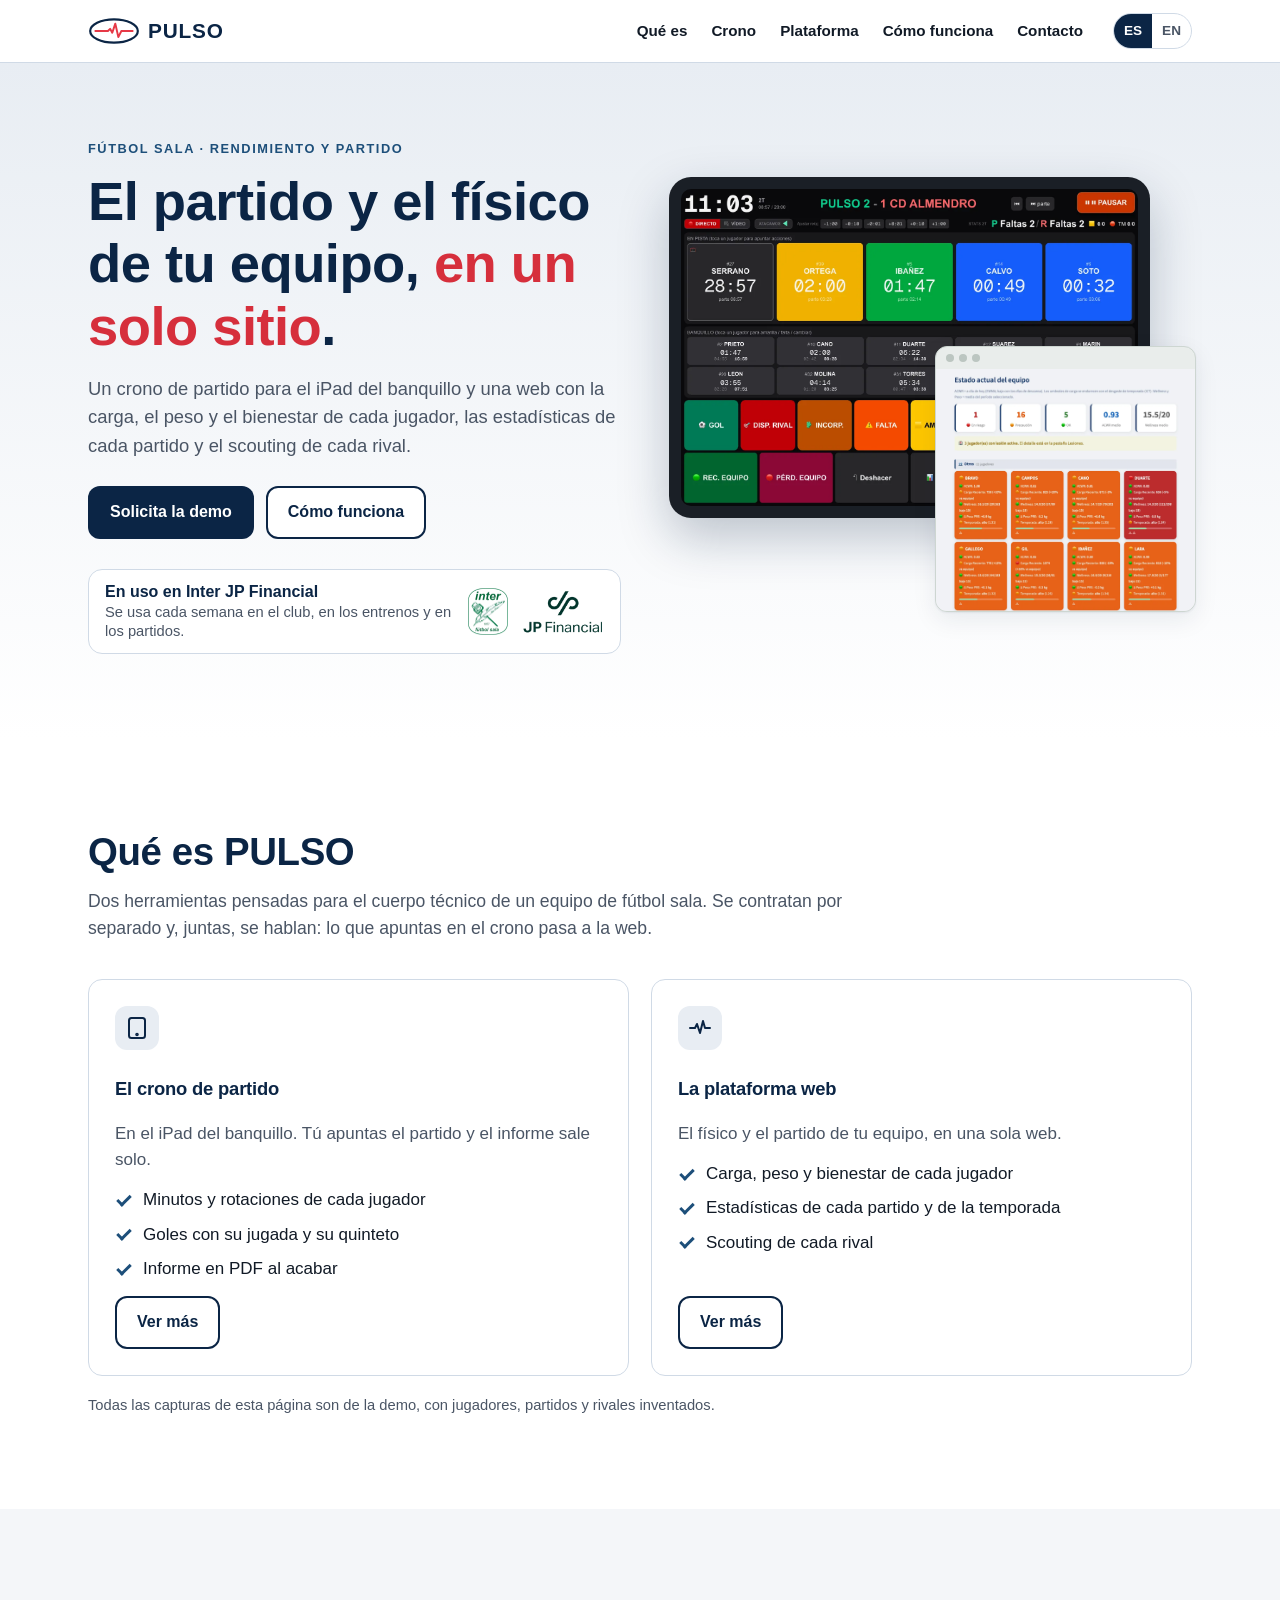
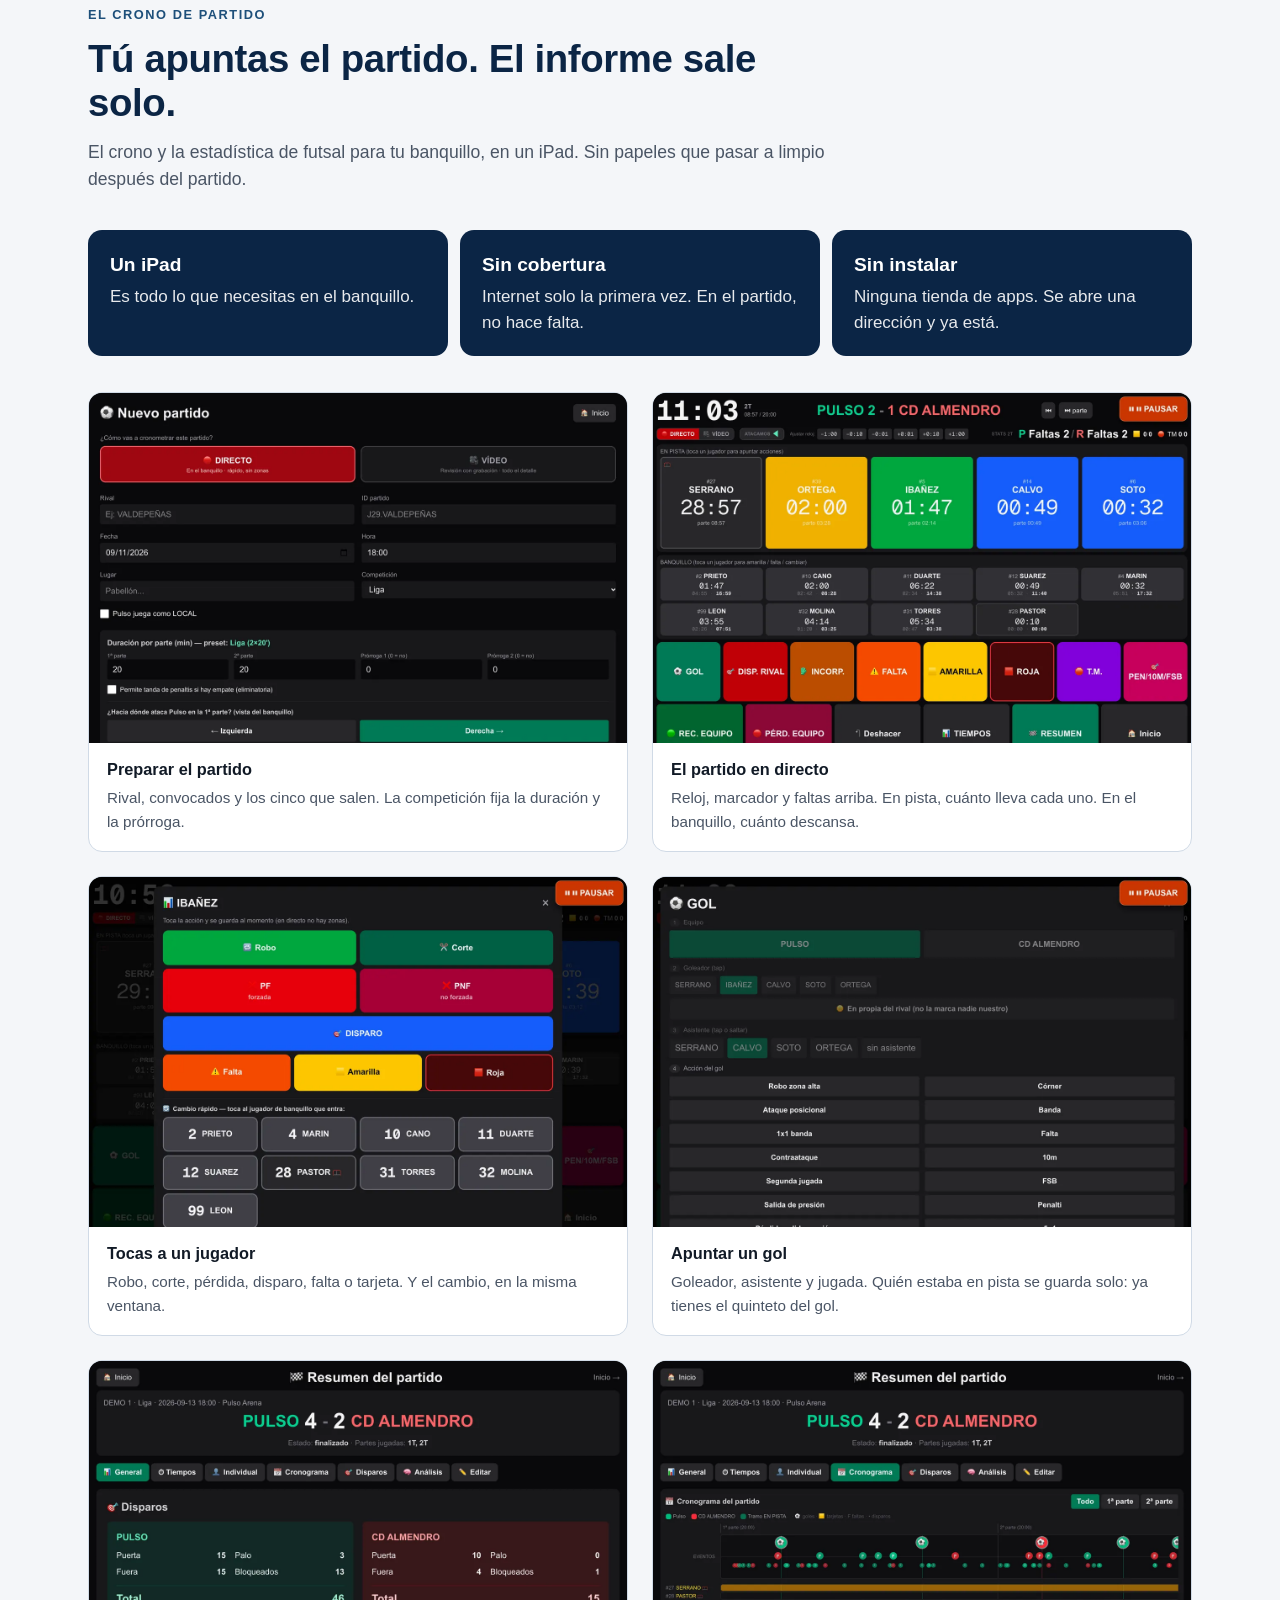
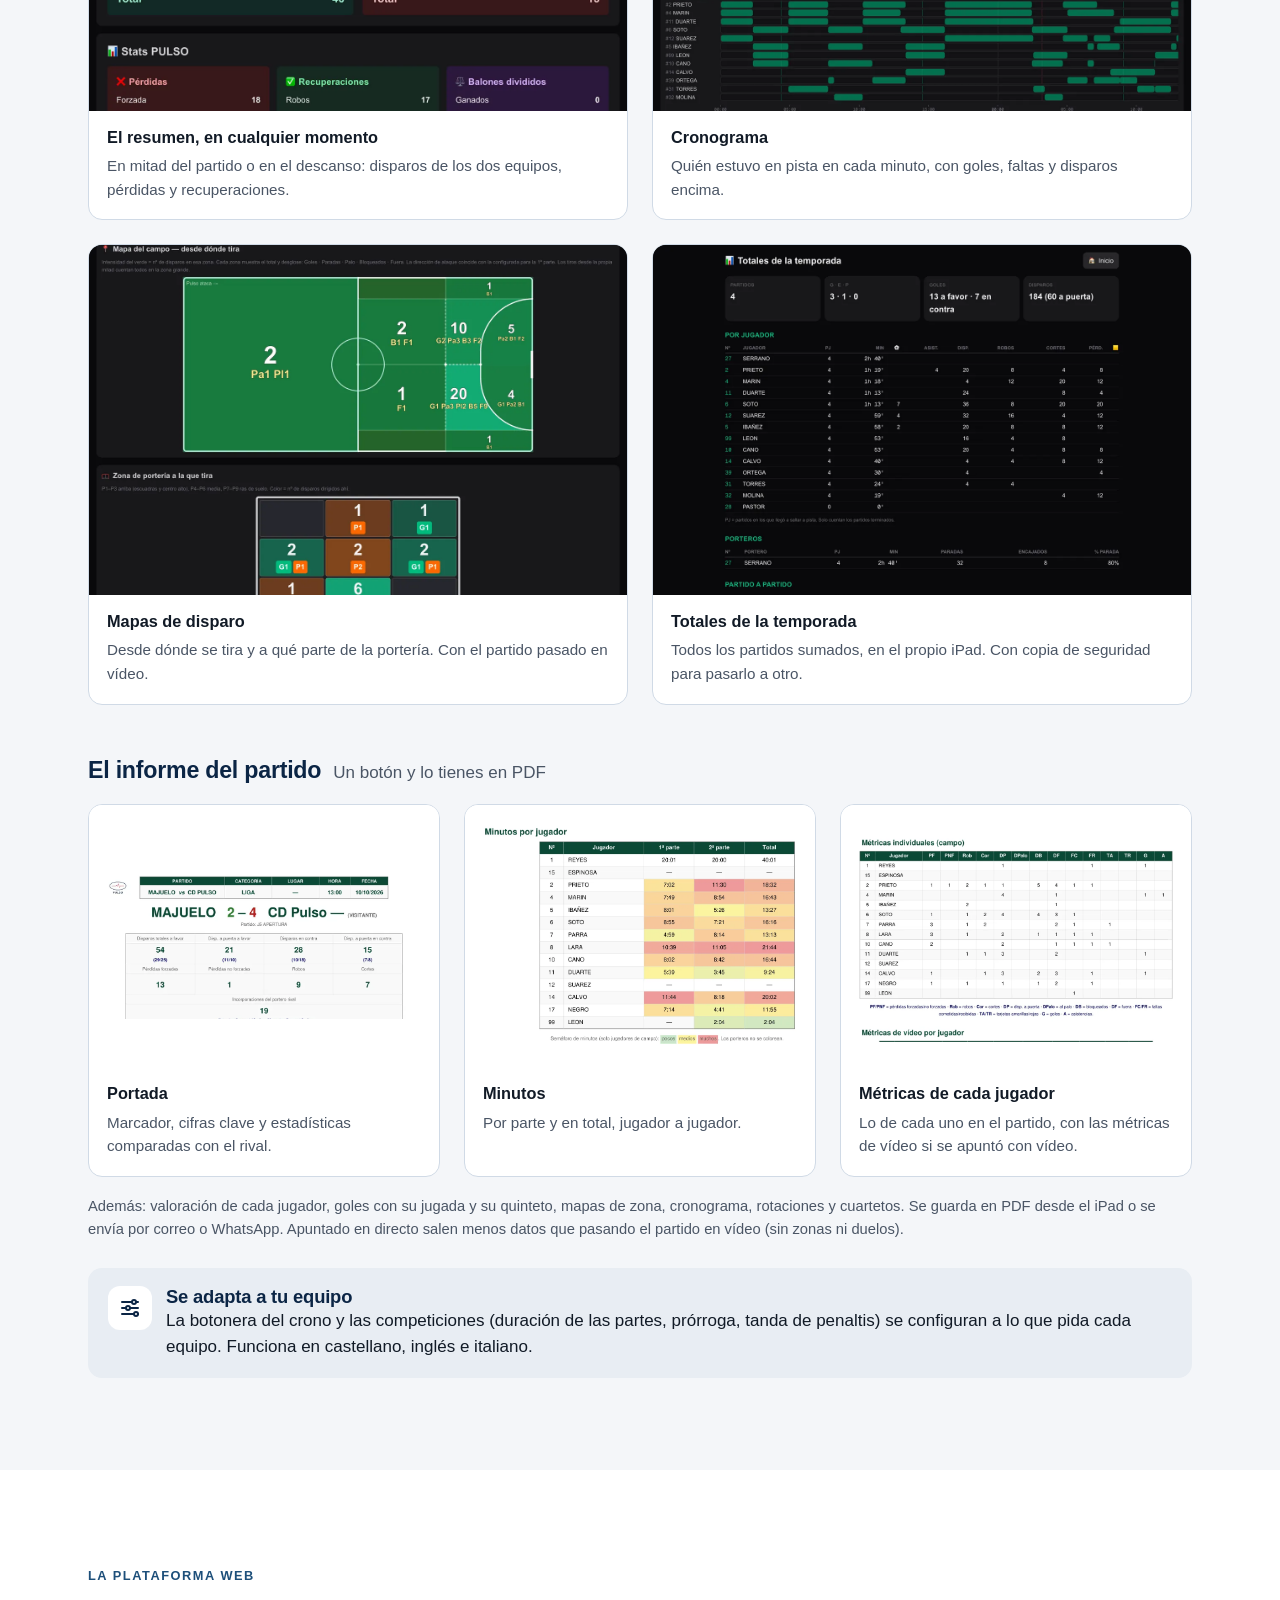
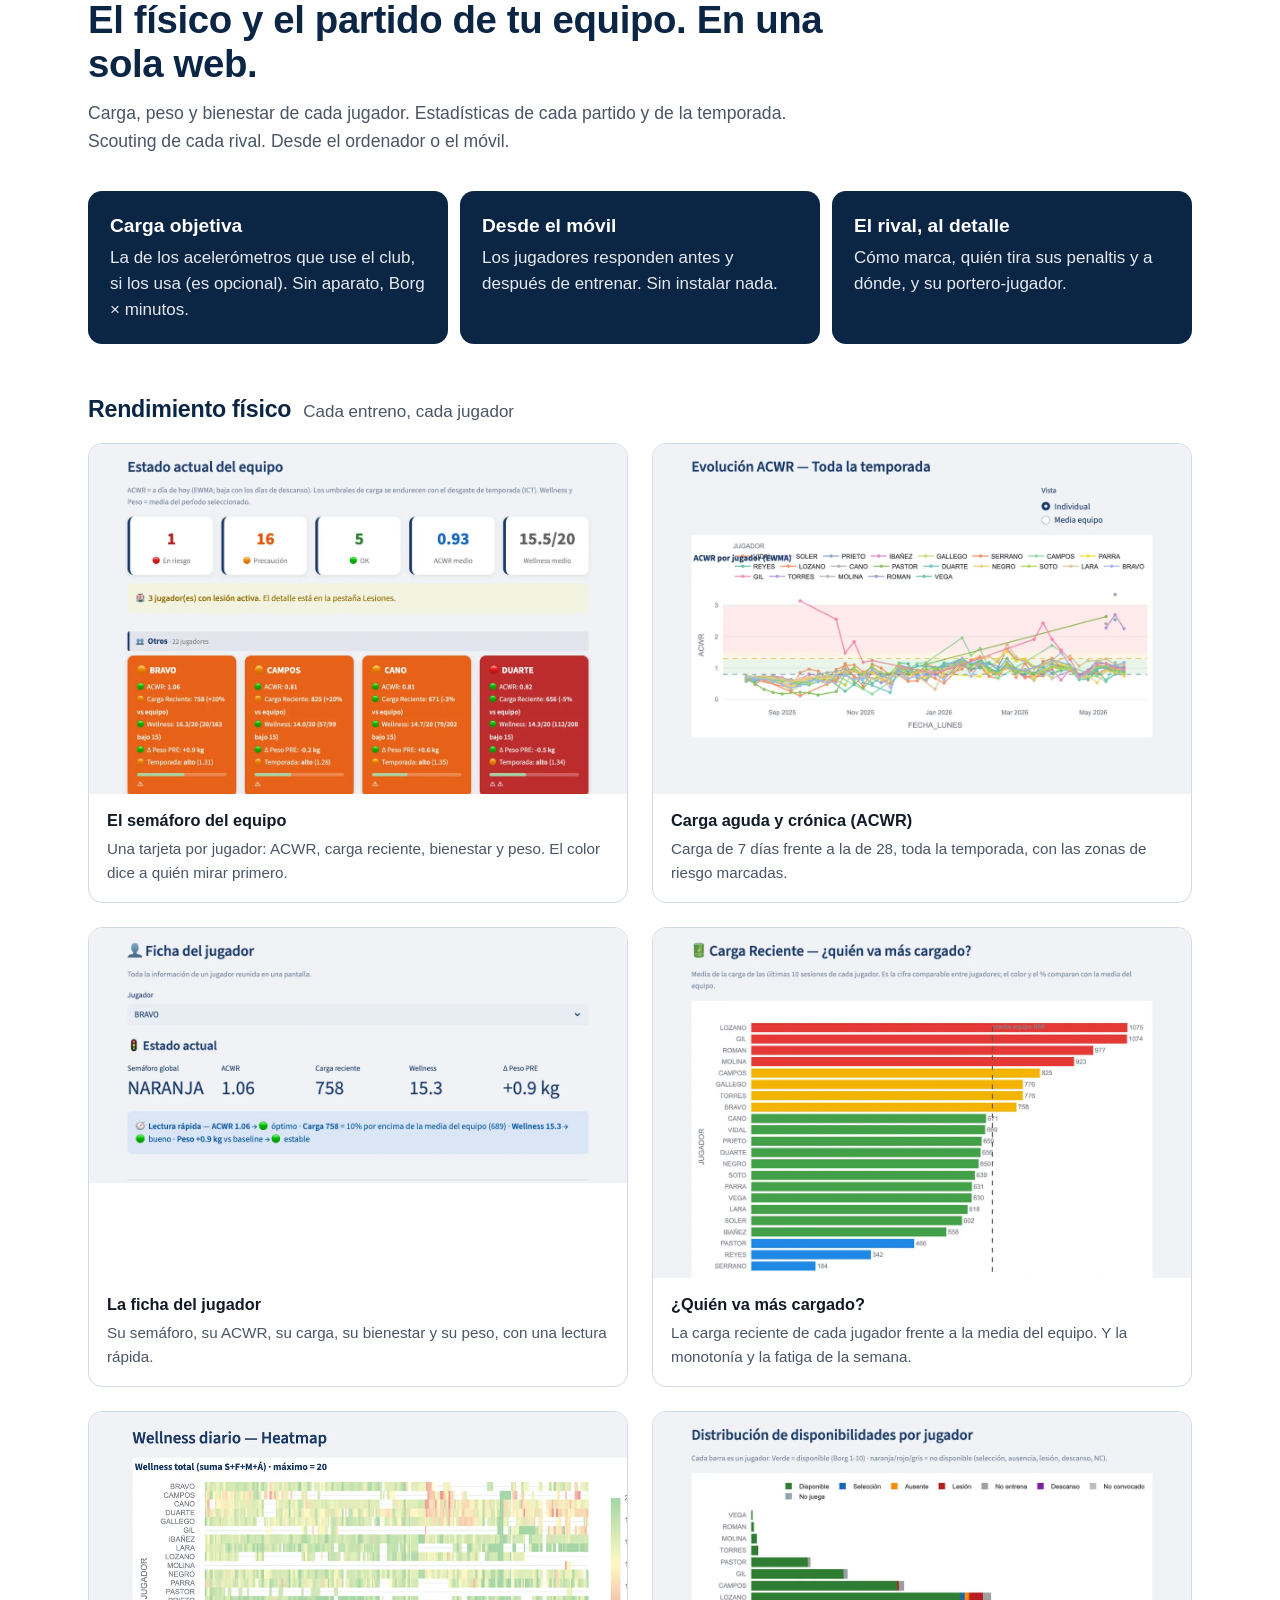
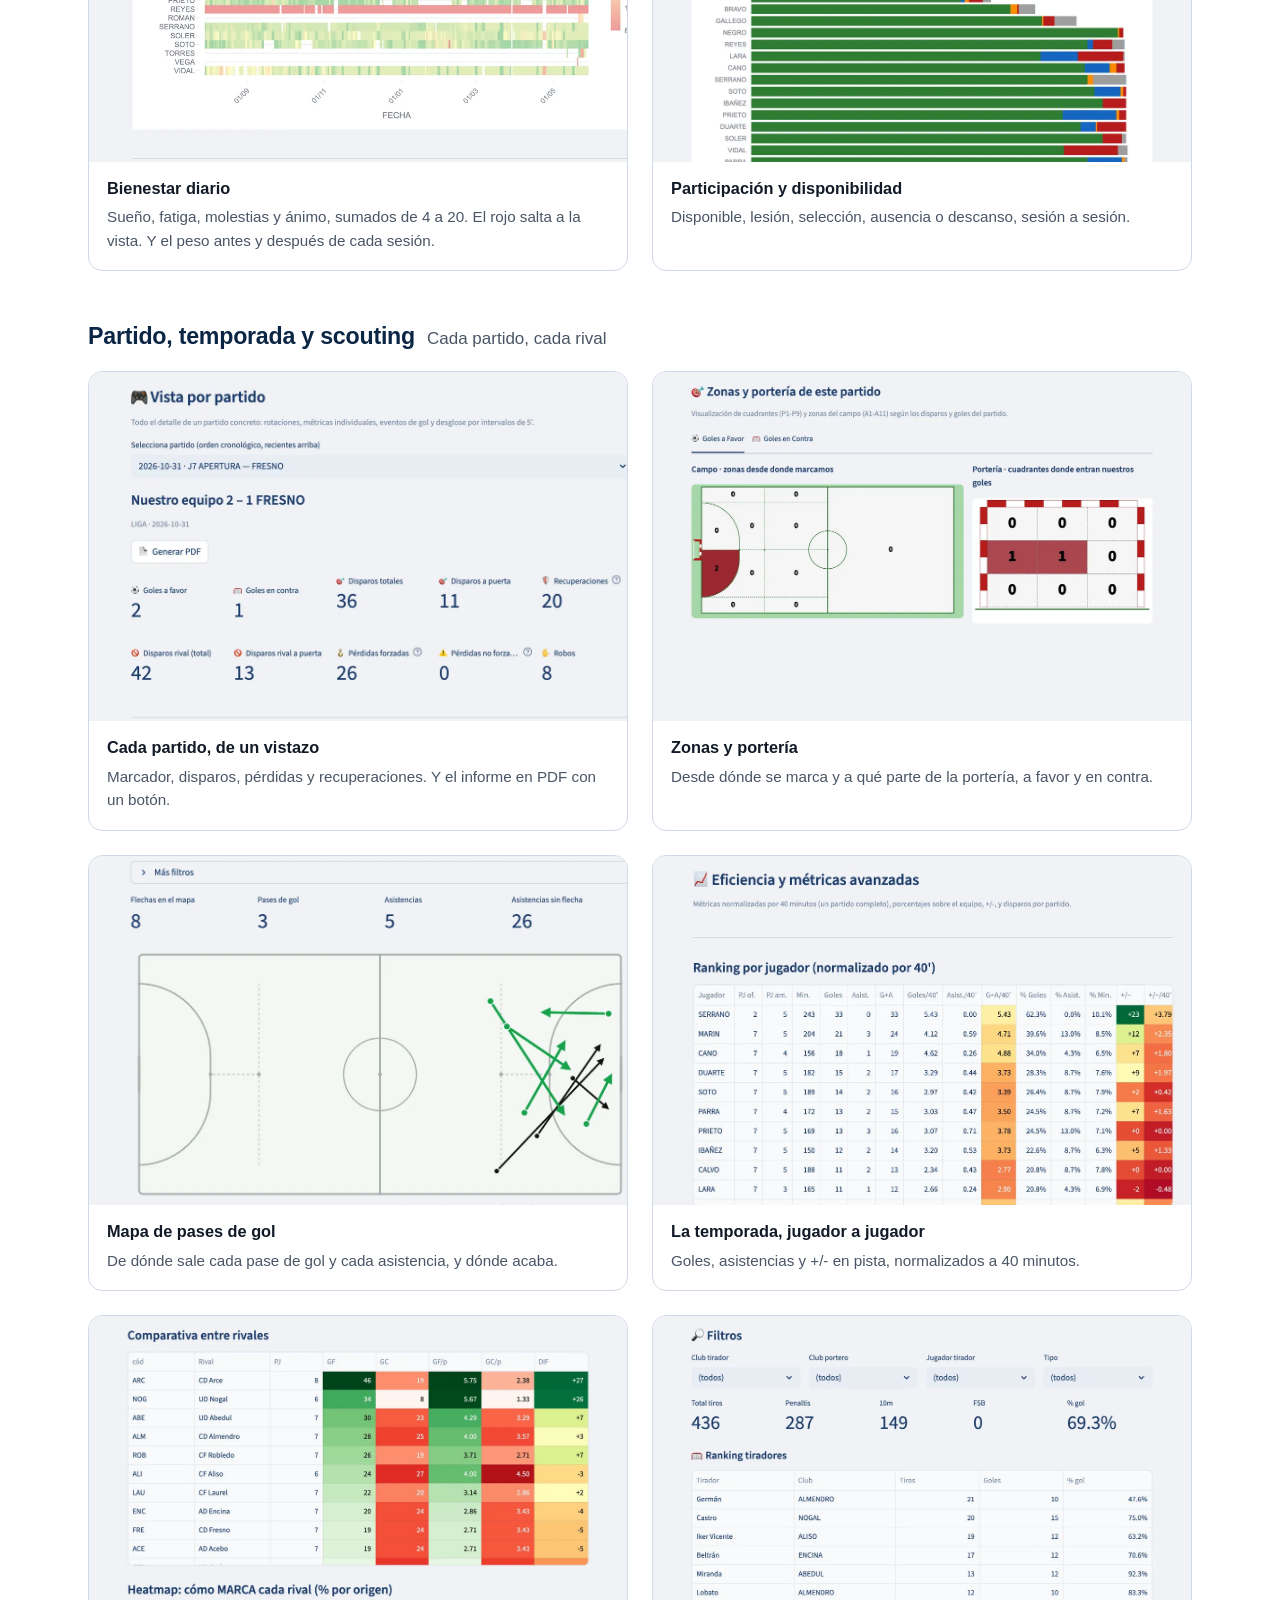
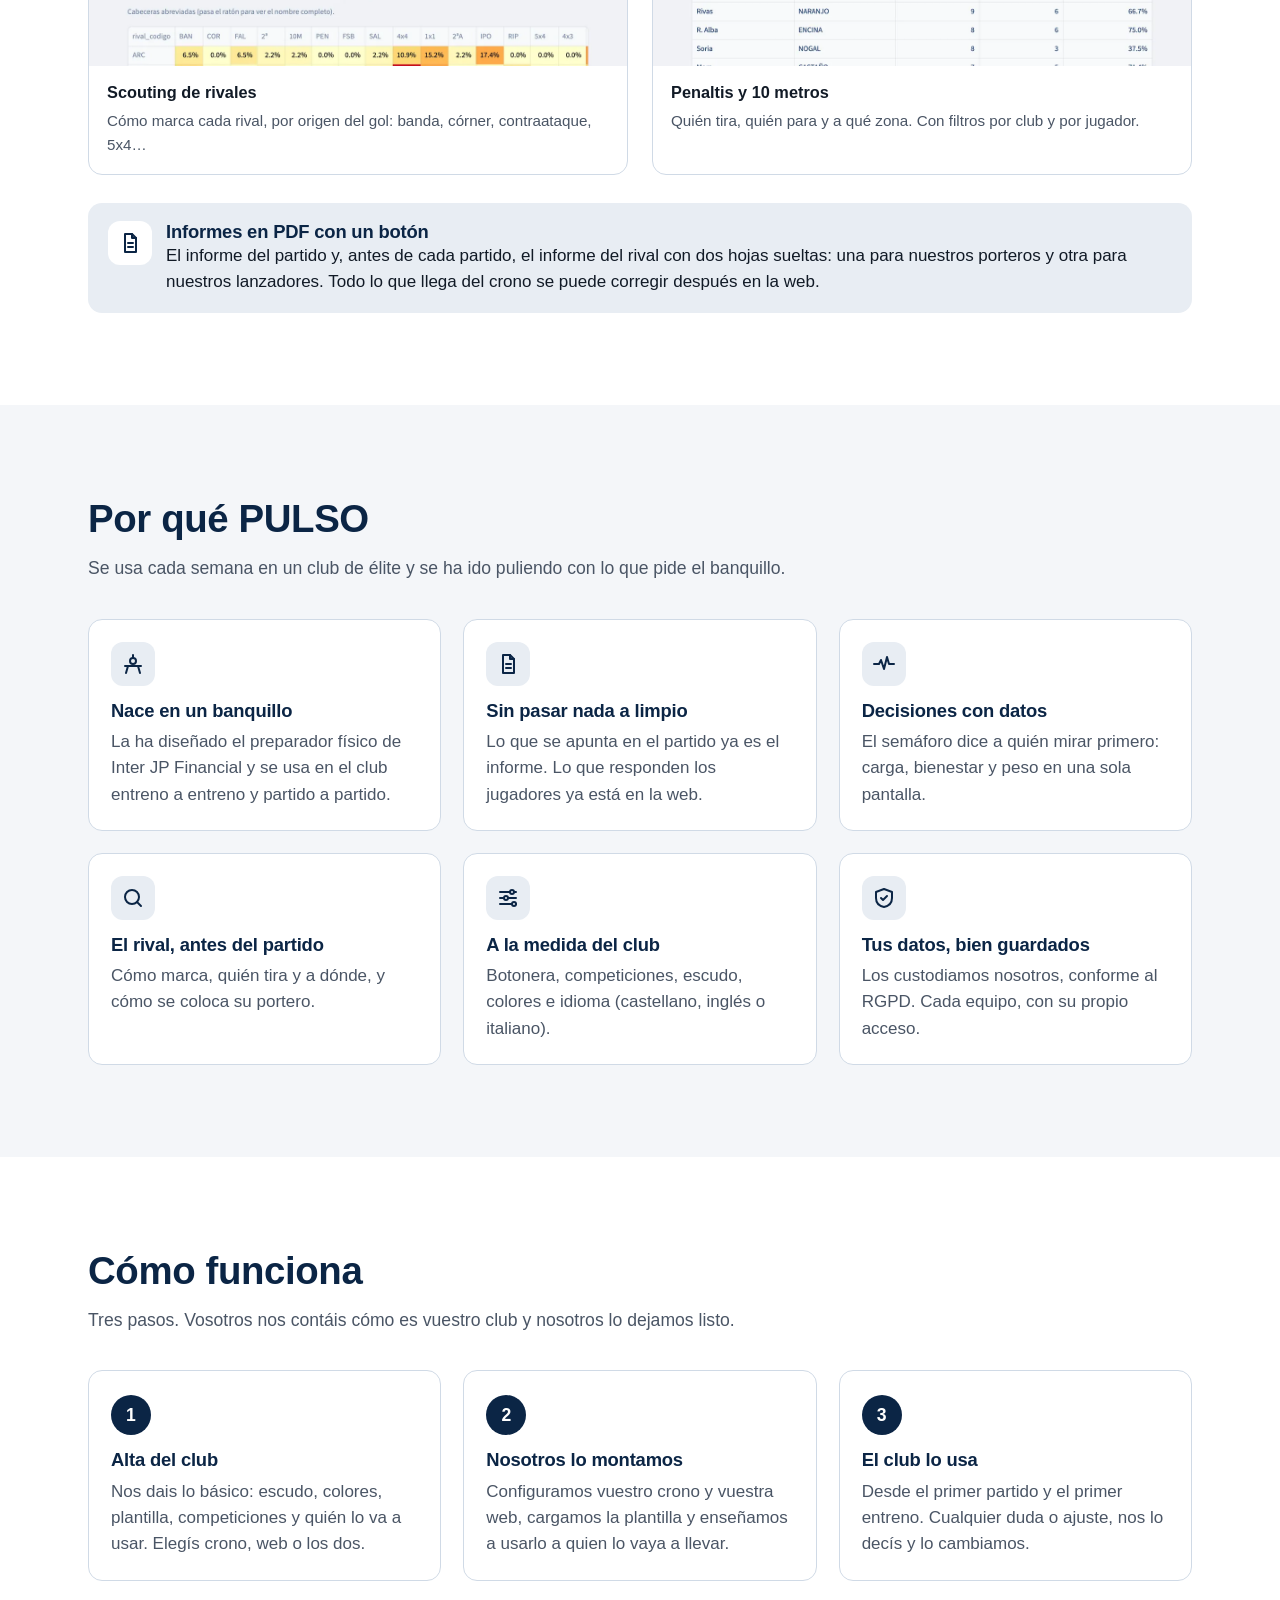
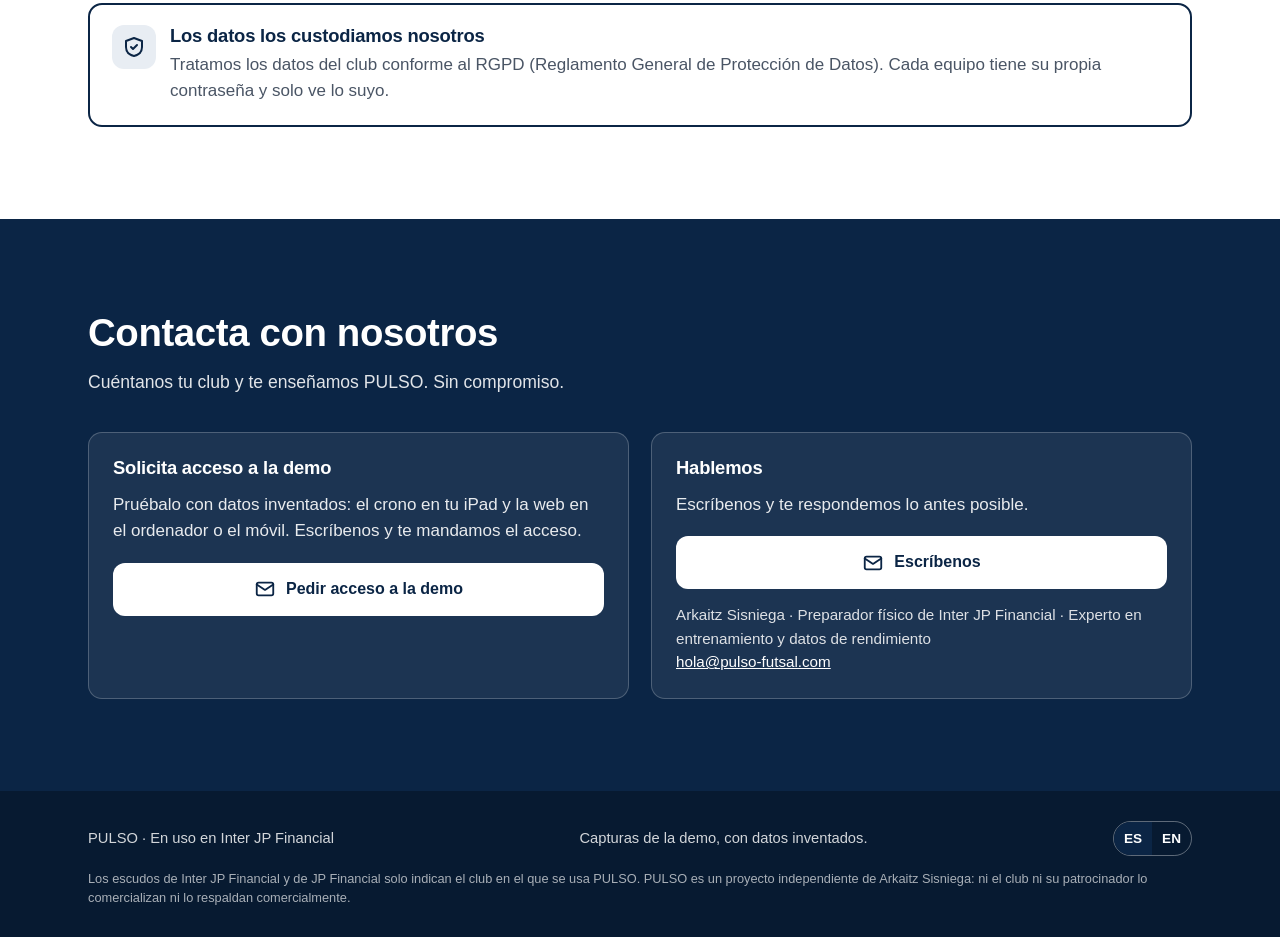
==== index.html @ e2886943 "Web informativa de PULSO Co-Authored-By: Claude Opus 5.5 <noreply@anthropic.com>" ====
<!doctype html>
<html lang="es">
<head>
<meta charset="utf-8">
<meta name="viewport" content="width=device-width, initial-scale=1">
<title>PULSO · Crono de partido y plataforma de rendimiento para fútbol sala</title>
<meta name="description" content="PULSO: el crono de partido para el iPad y la web de rendimiento físico, partido y scouting. Usada en Inter JP Financial.">
<link rel="canonical" href="https://pulso-futsal.com/">
<link rel="alternate" hreflang="es" href="https://pulso-futsal.com/">
<link rel="alternate" hreflang="en" href="https://pulso-futsal.com/en/">
<link rel="alternate" hreflang="x-default" href="https://pulso-futsal.com/">
<meta name="theme-color" content="#0b2545">
<meta property="og:type" content="website">
<meta property="og:title" content="PULSO · Crono de partido y plataforma de rendimiento para fútbol sala">
<meta property="og:description" content="PULSO: el crono de partido para el iPad y la web de rendimiento físico, partido y scouting. Usada en Inter JP Financial.">
<meta property="og:url" content="https://pulso-futsal.com/">
<meta property="og:image" content="https://pulso-futsal.com/img/es/crono_03_directo.webp">
<link rel="icon" href="favicon.svg" type="image/svg+xml">
<link rel="stylesheet" href="styles.css">
</head>
<body>
<a class="salto" href="#contenido">Saltar al contenido</a>
<header class="cabecera">
  <div class="envoltura">
    <a class="marca" href="#inicio" aria-label="PULSO"><svg viewBox="0 0 120 64" aria-hidden="true" focusable="false"><ellipse cx="60" cy="32" rx="55" ry="27" fill="none" stroke="#0b2545" stroke-width="5"/><polyline points="17,32 46,32 51,27 56,36 63,15 70,46 77,32 103,32" fill="none" stroke="#e63946" stroke-width="4.5" stroke-linecap="round" stroke-linejoin="round"/></svg><span>PULSO</span></a>
    <nav class="nav" aria-label="Menú"><a href="#que-es">Qué es</a><a href="#crono">Crono</a><a href="#plataforma">Plataforma</a><a href="#como-funciona">Cómo funciona</a><a href="#contacto">Contacto</a></nav>
    <div class="acciones-cab">
      <div class="idioma" role="group" aria-label="Idioma / Language"><span aria-current="true" lang="es">ES</span><a href="en/index.html" lang="en" hreflang="en">EN</a></div>
      <details class="menu"><summary>Menú</summary><nav aria-label="Menú"><a href="#que-es">Qué es</a><a href="#crono">Crono</a><a href="#plataforma">Plataforma</a><a href="#como-funciona">Cómo funciona</a><a href="#contacto">Contacto</a></nav></details>
    </div>
  </div>
</header>

<main id="contenido">
<section class="portada" id="inicio">
  <div class="envoltura">
    <div>
      <span class="etiqueta">Fútbol sala · rendimiento y partido</span>
      <h1>El partido y el físico de tu equipo, <em>en un solo sitio</em>.</h1>
      <p class="entradilla">Un crono de partido para el iPad del banquillo y una web con la carga, el peso y el bienestar de cada jugador, las estadísticas de cada partido y el scouting de cada rival.</p>
      <div class="botones">
        <a class="boton boton-1" href="#contacto">Solicita la demo</a>
        <a class="boton boton-2" href="#como-funciona">Cómo funciona</a>
      </div>
      <div class="aval">
        <p><strong>En uso en Inter JP Financial</strong>Se usa cada semana en el club, en los entrenos y en los partidos.</p>
        <div class="aval-logos"><img src="img/inter.webp" width="160" height="189" alt="Escudo de Inter fútbol sala" loading="lazy" decoding="async" class="inter"><img src="img/jp_financial.webp" width="260" height="145" alt="Logo de JP Financial" loading="lazy" decoding="async" class="jp"></div>
      </div>
    </div>
    <div class="escena">
      <div class="marco-ipad"><img src="img/es/crono_03_directo.webp" width="1280" height="889" alt="El crono de PULSO en un iPad durante un partido: reloj, marcador y minutos de cada jugador en pista" fetchpriority="high"></div>
      <div class="marco-web"><div class="barra"><i></i><i></i><i></i></div><img src="img/es/web_01_semaforo.webp" width="1200" height="1119" alt="Semáforo del equipo en la web de PULSO" fetchpriority="high"></div>
    </div>
  </div>
</section>

<section class="seccion" id="que-es">
  <div class="envoltura">
    <div class="cabeza"><h2>Qué es PULSO</h2><p>Dos herramientas pensadas para el cuerpo técnico de un equipo de fútbol sala. Se contratan por separado y, juntas, se hablan: lo que apuntas en el crono pasa a la web.</p></div>
    <div class="rejilla dos">
      <div class="tarjeta producto"><div class="icono"><svg viewBox="0 0 24 24" fill="none" stroke="currentColor" stroke-width="2" stroke-linecap="round" stroke-linejoin="round" aria-hidden="true" focusable="false"><rect x="4" y="2" width="16" height="20" rx="2.5"/><circle cx="12" cy="18.5" r=".8"/></svg></div><h3>El crono de partido</h3><p>En el iPad del banquillo. Tú apuntas el partido y el informe sale solo.</p><ul><li>Minutos y rotaciones de cada jugador</li><li>Goles con su jugada y su quinteto</li><li>Informe en PDF al acabar</li></ul><a class="boton boton-2" href="#crono">Ver más</a></div>
      <div class="tarjeta producto"><div class="icono"><svg viewBox="0 0 24 24" fill="none" stroke="currentColor" stroke-width="2" stroke-linecap="round" stroke-linejoin="round" aria-hidden="true" focusable="false"><path d="M2 12h5l2-4 3 9 3-12 2 7h5"/></svg></div><h3>La plataforma web</h3><p>El físico y el partido de tu equipo, en una sola web.</p><ul><li>Carga, peso y bienestar de cada jugador</li><li>Estadísticas de cada partido y de la temporada</li><li>Scouting de cada rival</li></ul><a class="boton boton-2" href="#plataforma">Ver más</a></div>
    </div>
    <p class="nota">Todas las capturas de esta página son de la demo, con jugadores, partidos y rivales inventados.</p>
  </div>
</section>

<section class="seccion alterna" id="crono">
  <div class="envoltura">
    <div class="cabeza"><span class="etiqueta">El crono de partido</span><h2>Tú apuntas el partido. El informe sale solo.</h2><p>El crono y la estadística de futsal para tu banquillo, en un iPad. Sin papeles que pasar a limpio después del partido.</p></div>
    <div class="ventajas"><div class="ventaja"><strong>Un iPad</strong><span>Es todo lo que necesitas en el banquillo.</span></div><div class="ventaja"><strong>Sin cobertura</strong><span>Internet solo la primera vez. En el partido, no hace falta.</span></div><div class="ventaja"><strong>Sin instalar</strong><span>Ninguna tienda de apps. Se abre una dirección y ya está.</span></div></div>
    <p class="desliza" aria-hidden="true">Desliza para ver más →</p><div class="capturas"><figure class="oscura"><a href="img/es/crono_02_nuevo.webp" target="_blank" rel="noopener" aria-label="Preparar el partido (se abre a tamaño completo)"><img src="img/es/crono_02_nuevo.webp" width="1280" height="889" alt="Preparar el partido. Rival, convocados y los cinco que salen. La competición fija la duración y la prórroga." loading="lazy" decoding="async"></a><figcaption><strong>Preparar el partido</strong><span>Rival, convocados y los cinco que salen. La competición fija la duración y la prórroga.</span></figcaption></figure><figure class="oscura"><a href="img/es/crono_03_directo.webp" target="_blank" rel="noopener" aria-label="El partido en directo (se abre a tamaño completo)"><img src="img/es/crono_03_directo.webp" width="1280" height="889" alt="El partido en directo. Reloj, marcador y faltas arriba. En pista, cuánto lleva cada uno. En el banquillo, cuánto descansa." loading="lazy" decoding="async"></a><figcaption><strong>El partido en directo</strong><span>Reloj, marcador y faltas arriba. En pista, cuánto lleva cada uno. En el banquillo, cuánto descansa.</span></figcaption></figure><figure class="oscura"><a href="img/es/crono_05_jugador.webp" target="_blank" rel="noopener" aria-label="Tocas a un jugador (se abre a tamaño completo)"><img src="img/es/crono_05_jugador.webp" width="1280" height="889" alt="Tocas a un jugador. Robo, corte, pérdida, disparo, falta o tarjeta. Y el cambio, en la misma ventana." loading="lazy" decoding="async"></a><figcaption><strong>Tocas a un jugador</strong><span>Robo, corte, pérdida, disparo, falta o tarjeta. Y el cambio, en la misma ventana.</span></figcaption></figure><figure class="oscura"><a href="img/es/crono_04_gol.webp" target="_blank" rel="noopener" aria-label="Apuntar un gol (se abre a tamaño completo)"><img src="img/es/crono_04_gol.webp" width="1280" height="889" alt="Apuntar un gol. Goleador, asistente y jugada. Quién estaba en pista se guarda solo: ya tienes el quinteto del gol." loading="lazy" decoding="async"></a><figcaption><strong>Apuntar un gol</strong><span>Goleador, asistente y jugada. Quién estaba en pista se guarda solo: ya tienes el quinteto del gol.</span></figcaption></figure><figure class="oscura"><a href="img/es/crono_06_resumen.webp" target="_blank" rel="noopener" aria-label="El resumen, en cualquier momento (se abre a tamaño completo)"><img src="img/es/crono_06_resumen.webp" width="1280" height="889" alt="El resumen, en cualquier momento. En mitad del partido o en el descanso: disparos de los dos equipos, pérdidas y recuperaciones." loading="lazy" decoding="async"></a><figcaption><strong>El resumen, en cualquier momento</strong><span>En mitad del partido o en el descanso: disparos de los dos equipos, pérdidas y recuperaciones.</span></figcaption></figure><figure class="oscura"><a href="img/es/crono_09_cronograma.webp" target="_blank" rel="noopener" aria-label="Cronograma (se abre a tamaño completo)"><img src="img/es/crono_09_cronograma.webp" width="1280" height="889" alt="Cronograma. Quién estuvo en pista en cada minuto, con goles, faltas y disparos encima." loading="lazy" decoding="async"></a><figcaption><strong>Cronograma</strong><span>Quién estuvo en pista en cada minuto, con goles, faltas y disparos encima.</span></figcaption></figure><figure class="oscura"><a href="img/es/crono_10_disparos_mapa.webp" target="_blank" rel="noopener" aria-label="Mapas de disparo (se abre a tamaño completo)"><img src="img/es/crono_10_disparos_mapa.webp" width="1280" height="889" alt="Mapas de disparo. Desde dónde se tira y a qué parte de la portería. Con el partido pasado en vídeo." loading="lazy" decoding="async"></a><figcaption><strong>Mapas de disparo</strong><span>Desde dónde se tira y a qué parte de la portería. Con el partido pasado en vídeo.</span></figcaption></figure><figure class="oscura"><a href="img/es/crono_13_totales.webp" target="_blank" rel="noopener" aria-label="Totales de la temporada (se abre a tamaño completo)"><img src="img/es/crono_13_totales.webp" width="1280" height="889" alt="Totales de la temporada. Todos los partidos sumados, en el propio iPad. Con copia de seguridad para pasarlo a otro." loading="lazy" decoding="async"></a><figcaption><strong>Totales de la temporada</strong><span>Todos los partidos sumados, en el propio iPad. Con copia de seguridad para pasarlo a otro.</span></figcaption></figure></div>
    <div class="subtitulo"><h3>El informe del partido</h3><span>Un botón y lo tienes en PDF</span></div>
    <p class="desliza" aria-hidden="true">Desliza para ver más →</p><div class="capturas tres"><figure class="doc"><a href="img/informe_p1.webp" target="_blank" rel="noopener" aria-label="Portada (se abre a tamaño completo)"><img src="img/informe_p1.webp" width="1000" height="505" alt="Portada. Marcador, cifras clave y estadísticas comparadas con el rival." loading="lazy" decoding="async"></a><figcaption><strong>Portada</strong><span>Marcador, cifras clave y estadísticas comparadas con el rival.</span></figcaption></figure><figure class="doc"><a href="img/informe_p2.webp" target="_blank" rel="noopener" aria-label="Minutos (se abre a tamaño completo)"><img src="img/informe_p2.webp" width="971" height="694" alt="Minutos. Por parte y en total, jugador a jugador." loading="lazy" decoding="async"></a><figcaption><strong>Minutos</strong><span>Por parte y en total, jugador a jugador.</span></figcaption></figure><figure class="doc"><a href="img/informe_p3.webp" target="_blank" rel="noopener" aria-label="Métricas de cada jugador (se abre a tamaño completo)"><img src="img/informe_p3.webp" width="1000" height="639" alt="Métricas de cada jugador. Lo de cada uno en el partido, con las métricas de vídeo si se apuntó con vídeo." loading="lazy" decoding="async"></a><figcaption><strong>Métricas de cada jugador</strong><span>Lo de cada uno en el partido, con las métricas de vídeo si se apuntó con vídeo.</span></figcaption></figure></div>
    <p class="nota">Además: valoración de cada jugador, goles con su jugada y su quinteto, mapas de zona, cronograma, rotaciones y cuartetos. Se guarda en PDF desde el iPad o se envía por correo o WhatsApp. Apuntado en directo salen menos datos que pasando el partido en vídeo (sin zonas ni duelos).</p>
    <div class="aviso-adapta"><div class="icono"><svg viewBox="0 0 24 24" fill="none" stroke="currentColor" stroke-width="2" stroke-linecap="round" stroke-linejoin="round" aria-hidden="true" focusable="false"><path d="M4 6h10M18 6h2M4 12h4M12 12h8M4 18h12M20 18h0"/><circle cx="16" cy="6" r="2"/><circle cx="10" cy="12" r="2"/><circle cx="18" cy="18" r="2"/></svg></div><div><h3>Se adapta a tu equipo</h3><p>La botonera del crono y las competiciones (duración de las partes, prórroga, tanda de penaltis) se configuran a lo que pida cada equipo. Funciona en castellano, inglés e italiano.</p></div></div>
  </div>
</section>

<section class="seccion" id="plataforma">
  <div class="envoltura">
    <div class="cabeza"><span class="etiqueta">La plataforma web</span><h2>El físico y el partido de tu equipo. En una sola web.</h2><p>Carga, peso y bienestar de cada jugador. Estadísticas de cada partido y de la temporada. Scouting de cada rival. Desde el ordenador o el móvil.</p></div>
    <div class="ventajas"><div class="ventaja"><strong>Carga objetiva</strong><span>La de los acelerómetros que use el club, si los usa (es opcional). Sin aparato, Borg × minutos.</span></div><div class="ventaja"><strong>Desde el móvil</strong><span>Los jugadores responden antes y después de entrenar. Sin instalar nada.</span></div><div class="ventaja"><strong>El rival, al detalle</strong><span>Cómo marca, quién tira sus penaltis y a dónde, y su portero-jugador.</span></div></div>
    <div class="subtitulo"><h3>Rendimiento físico</h3><span>Cada entreno, cada jugador</span></div>
    <p class="desliza" aria-hidden="true">Desliza para ver más →</p><div class="capturas"><figure class=""><a href="img/es/web_01_semaforo.webp" target="_blank" rel="noopener" aria-label="El semáforo del equipo (se abre a tamaño completo)"><img src="img/es/web_01_semaforo.webp" width="1200" height="1119" alt="El semáforo del equipo. Una tarjeta por jugador: ACWR, carga reciente, bienestar y peso. El color dice a quién mirar primero." loading="lazy" decoding="async"></a><figcaption><strong>El semáforo del equipo</strong><span>Una tarjeta por jugador: ACWR, carga reciente, bienestar y peso. El color dice a quién mirar primero.</span></figcaption></figure><figure class=""><a href="img/es/web_02_acwr.webp" target="_blank" rel="noopener" aria-label="Carga aguda y crónica (ACWR) (se abre a tamaño completo)"><img src="img/es/web_02_acwr.webp" width="1200" height="893" alt="Carga aguda y crónica (ACWR). Carga de 7 días frente a la de 28, toda la temporada, con las zonas de riesgo marcadas." loading="lazy" decoding="async"></a><figcaption><strong>Carga aguda y crónica (ACWR)</strong><span>Carga de 7 días frente a la de 28, toda la temporada, con las zonas de riesgo marcadas.</span></figcaption></figure><figure class="ancha"><a href="img/es/web_03_ficha.webp" target="_blank" rel="noopener" aria-label="La ficha del jugador (se abre a tamaño completo)"><img src="img/es/web_03_ficha.webp" width="1200" height="568" alt="La ficha del jugador. Su semáforo, su ACWR, su carga, su bienestar y su peso, con una lectura rápida." loading="lazy" decoding="async"></a><figcaption><strong>La ficha del jugador</strong><span>Su semáforo, su ACWR, su carga, su bienestar y su peso, con una lectura rápida.</span></figcaption></figure><figure class=""><a href="img/es/web_05_carga_reciente.webp" target="_blank" rel="noopener" aria-label="¿Quién va más cargado? (se abre a tamaño completo)"><img src="img/es/web_05_carga_reciente.webp" width="1200" height="952" alt="¿Quién va más cargado?. La carga reciente de cada jugador frente a la media del equipo. Y la monotonía y la fatiga de la semana." loading="lazy" decoding="async"></a><figcaption><strong>¿Quién va más cargado?</strong><span>La carga reciente de cada jugador frente a la media del equipo. Y la monotonía y la fatiga de la semana.</span></figcaption></figure><figure class=""><a href="img/es/web_11_well_heatmap.webp" target="_blank" rel="noopener" aria-label="Bienestar diario (se abre a tamaño completo)"><img src="img/es/web_11_well_heatmap.webp" width="1200" height="690" alt="Bienestar diario. Sueño, fatiga, molestias y ánimo, sumados de 4 a 20. El rojo salta a la vista. Y el peso antes y después de cada sesión." loading="lazy" decoding="async"></a><figcaption><strong>Bienestar diario</strong><span>Sueño, fatiga, molestias y ánimo, sumados de 4 a 20. El rojo salta a la vista. Y el peso antes y después de cada sesión.</span></figcaption></figure><figure class=""><a href="img/es/web_14_disponibilidad.webp" target="_blank" rel="noopener" aria-label="Participación y disponibilidad (se abre a tamaño completo)"><img src="img/es/web_14_disponibilidad.webp" width="1200" height="1107" alt="Participación y disponibilidad. Disponible, lesión, selección, ausencia o descanso, sesión a sesión." loading="lazy" decoding="async"></a><figcaption><strong>Participación y disponibilidad</strong><span>Disponible, lesión, selección, ausencia o descanso, sesión a sesión.</span></figcaption></figure></div>
    <div class="subtitulo"><h3>Partido, temporada y scouting</h3><span>Cada partido, cada rival</span></div>
    <p class="desliza" aria-hidden="true">Desliza para ver más →</p><div class="capturas"><figure class=""><a href="img/es/web_20_partido.webp" target="_blank" rel="noopener" aria-label="Cada partido, de un vistazo (se abre a tamaño completo)"><img src="img/es/web_20_partido.webp" width="1200" height="714" alt="Cada partido, de un vistazo. Marcador, disparos, pérdidas y recuperaciones. Y el informe en PDF con un botón." loading="lazy" decoding="async"></a><figcaption><strong>Cada partido, de un vistazo</strong><span>Marcador, disparos, pérdidas y recuperaciones. Y el informe en PDF con un botón.</span></figcaption></figure><figure class=""><a href="img/es/web_24_zonas_partido.webp" target="_blank" rel="noopener" aria-label="Zonas y portería (se abre a tamaño completo)"><img src="img/es/web_24_zonas_partido.webp" width="1200" height="799" alt="Zonas y portería. Desde dónde se marca y a qué parte de la portería, a favor y en contra." loading="lazy" decoding="async"></a><figcaption><strong>Zonas y portería</strong><span>Desde dónde se marca y a qué parte de la portería, a favor y en contra.</span></figcaption></figure><figure class=""><a href="img/es/web_30_pases.webp" target="_blank" rel="noopener" aria-label="Mapa de pases de gol (se abre a tamaño completo)"><img src="img/es/web_30_pases.webp" width="1200" height="721" alt="Mapa de pases de gol. De dónde sale cada pase de gol y cada asistencia, y dónde acaba." loading="lazy" decoding="async"></a><figcaption><strong>Mapa de pases de gol</strong><span>De dónde sale cada pase de gol y cada asistencia, y dónde acaba.</span></figcaption></figure><figure class=""><a href="img/es/web_25_eficiencia.webp" target="_blank" rel="noopener" aria-label="La temporada, jugador a jugador (se abre a tamaño completo)"><img src="img/es/web_25_eficiencia.webp" width="1200" height="749" alt="La temporada, jugador a jugador. Goles, asistencias y +/- en pista, normalizados a 40 minutos." loading="lazy" decoding="async"></a><figcaption><strong>La temporada, jugador a jugador</strong><span>Goles, asistencias y +/- en pista, normalizados a 40 minutos.</span></figcaption></figure><figure class=""><a href="img/es/web_40_scout_comparativa.webp" target="_blank" rel="noopener" aria-label="Scouting de rivales (se abre a tamaño completo)"><img src="img/es/web_40_scout_comparativa.webp" width="1200" height="1165" alt="Scouting de rivales. Cómo marca cada rival, por origen del gol: banda, córner, contraataque, 5x4…" loading="lazy" decoding="async"></a><figcaption><strong>Scouting de rivales</strong><span>Cómo marca cada rival, por origen del gol: banda, córner, contraataque, 5x4…</span></figcaption></figure><figure class=""><a href="img/es/web_44_pen_equipo.webp" target="_blank" rel="noopener" aria-label="Penaltis y 10 metros (se abre a tamaño completo)"><img src="img/es/web_44_pen_equipo.webp" width="1200" height="1405" alt="Penaltis y 10 metros. Quién tira, quién para y a qué zona. Con filtros por club y por jugador." loading="lazy" decoding="async"></a><figcaption><strong>Penaltis y 10 metros</strong><span>Quién tira, quién para y a qué zona. Con filtros por club y por jugador.</span></figcaption></figure></div>
    <div class="aviso-adapta"><div class="icono"><svg viewBox="0 0 24 24" fill="none" stroke="currentColor" stroke-width="2" stroke-linecap="round" stroke-linejoin="round" aria-hidden="true" focusable="false"><path d="M7 3h7l4 4v14H7z"/><path d="M14 3v4h4M10 12h5M10 16h5"/></svg></div><div><h3>Informes en PDF con un botón</h3><p>El informe del partido y, antes de cada partido, el informe del rival con dos hojas sueltas: una para nuestros porteros y otra para nuestros lanzadores. Todo lo que llega del crono se puede corregir después en la web.</p></div></div>
  </div>
</section>

<section class="seccion alterna" id="por-que">
  <div class="envoltura">
    <div class="cabeza"><h2>Por qué PULSO</h2><p>Se usa cada semana en un club de élite y se ha ido puliendo con lo que pide el banquillo.</p></div>
    <div class="rejilla tres"><div class="tarjeta"><div class="icono"><svg viewBox="0 0 24 24" fill="none" stroke="currentColor" stroke-width="2" stroke-linecap="round" stroke-linejoin="round" aria-hidden="true" focusable="false"><path d="M12 3v3M5 21l2-7h10l2 7M4 14h16"/><circle cx="12" cy="9" r="3"/></svg></div><h3>Nace en un banquillo</h3><p>La ha diseñado el preparador físico de Inter JP Financial y se usa en el club entreno a entreno y partido a partido.</p></div><div class="tarjeta"><div class="icono"><svg viewBox="0 0 24 24" fill="none" stroke="currentColor" stroke-width="2" stroke-linecap="round" stroke-linejoin="round" aria-hidden="true" focusable="false"><path d="M7 3h7l4 4v14H7z"/><path d="M14 3v4h4M10 12h5M10 16h5"/></svg></div><h3>Sin pasar nada a limpio</h3><p>Lo que se apunta en el partido ya es el informe. Lo que responden los jugadores ya está en la web.</p></div><div class="tarjeta"><div class="icono"><svg viewBox="0 0 24 24" fill="none" stroke="currentColor" stroke-width="2" stroke-linecap="round" stroke-linejoin="round" aria-hidden="true" focusable="false"><path d="M2 12h5l2-4 3 9 3-12 2 7h5"/></svg></div><h3>Decisiones con datos</h3><p>El semáforo dice a quién mirar primero: carga, bienestar y peso en una sola pantalla.</p></div><div class="tarjeta"><div class="icono"><svg viewBox="0 0 24 24" fill="none" stroke="currentColor" stroke-width="2" stroke-linecap="round" stroke-linejoin="round" aria-hidden="true" focusable="false"><circle cx="11" cy="11" r="7"/><path d="M20 20l-4-4"/></svg></div><h3>El rival, antes del partido</h3><p>Cómo marca, quién tira y a dónde, y cómo se coloca su portero.</p></div><div class="tarjeta"><div class="icono"><svg viewBox="0 0 24 24" fill="none" stroke="currentColor" stroke-width="2" stroke-linecap="round" stroke-linejoin="round" aria-hidden="true" focusable="false"><path d="M4 6h10M18 6h2M4 12h4M12 12h8M4 18h12M20 18h0"/><circle cx="16" cy="6" r="2"/><circle cx="10" cy="12" r="2"/><circle cx="18" cy="18" r="2"/></svg></div><h3>A la medida del club</h3><p>Botonera, competiciones, escudo, colores e idioma (castellano, inglés o italiano).</p></div><div class="tarjeta"><div class="icono"><svg viewBox="0 0 24 24" fill="none" stroke="currentColor" stroke-width="2" stroke-linecap="round" stroke-linejoin="round" aria-hidden="true" focusable="false"><path d="M12 3l8 3v6c0 5-3.5 8-8 9-4.5-1-8-4-8-9V6z"/><path d="M9 12l2 2 4-4"/></svg></div><h3>Tus datos, bien guardados</h3><p>Los custodiamos nosotros, conforme al RGPD. Cada equipo, con su propio acceso.</p></div></div>
  </div>
</section>

<section class="seccion" id="como-funciona">
  <div class="envoltura">
    <div class="cabeza"><h2>Cómo funciona</h2><p>Tres pasos. Vosotros nos contáis cómo es vuestro club y nosotros lo dejamos listo.</p></div>
    <ol class="pasos"><li><h3>Alta del club</h3><p>Nos dais lo básico: escudo, colores, plantilla, competiciones y quién lo va a usar. Elegís crono, web o los dos.</p></li><li><h3>Nosotros lo montamos</h3><p>Configuramos vuestro crono y vuestra web, cargamos la plantilla y enseñamos a usarlo a quien lo vaya a llevar.</p></li><li><h3>El club lo usa</h3><p>Desde el primer partido y el primer entreno. Cualquier duda o ajuste, nos lo decís y lo cambiamos.</p></li></ol>
    <div class="custodia"><div class="icono"><svg viewBox="0 0 24 24" fill="none" stroke="currentColor" stroke-width="2" stroke-linecap="round" stroke-linejoin="round" aria-hidden="true" focusable="false"><path d="M12 3l8 3v6c0 5-3.5 8-8 9-4.5-1-8-4-8-9V6z"/><path d="M9 12l2 2 4-4"/></svg></div><div><h3>Los datos los custodiamos nosotros</h3><p>Tratamos los datos del club conforme al RGPD (Reglamento General de Protección de Datos). Cada equipo tiene su propia contraseña y solo ve lo suyo.</p></div></div>
  </div>
</section>

<section class="seccion contacto" id="contacto">
  <div class="envoltura">
    <div class="cabeza"><h2>Contacta con nosotros</h2><p>Cuéntanos tu club y te enseñamos PULSO. Sin compromiso.</p></div>
    <div class="rejilla dos">
      <div class="caja">
        <h3>Solicita acceso a la demo</h3>
        <p>Pruébalo con datos inventados: el crono en tu iPad y la web en el ordenador o el móvil. Escríbenos y te mandamos el acceso.</p>
        <div class="botones"><a class="boton boton-claro" href="mailto:hola@pulso-futsal.com?subject=PULSO%3A%20solicitud%20de%20acceso%20a%20la%20demo&amp;body=Hola%2C%20Arkaitz%3A%0A%0AMe%20gustar%C3%ADa%20probar%20la%20demo%20de%20PULSO.%0A%0AClub%3A%0AEquipo%20/%20categor%C3%ADa%3A%0AMi%20cargo%3A%0AMe%20interesa%3A%20crono%20/%20web%20/%20los%20dos%0A%0AGracias."><svg viewBox="0 0 24 24" fill="none" stroke="currentColor" stroke-width="2" stroke-linecap="round" stroke-linejoin="round" aria-hidden="true" focusable="false"><rect x="3" y="5" width="18" height="14" rx="2"/><path d="M3 7l9 6 9-6"/></svg>Pedir acceso a la demo</a></div>
      </div>
      <div class="caja">
        <h3>Hablemos</h3>
        <p>Escríbenos y te respondemos lo antes posible.</p>
        <div class="botones">
          <a class="boton boton-claro" href="mailto:hola@pulso-futsal.com?subject=Informaci%C3%B3n%20sobre%20PULSO&amp;body=Hola%2C%20Arkaitz%3A%0A%0AMe%20gustar%C3%ADa%20recibir%20informaci%C3%B3n%20sobre%20PULSO.%0A%0AClub%3A%0AEquipo%20/%20categor%C3%ADa%3A%0A%0AGracias."><svg viewBox="0 0 24 24" fill="none" stroke="currentColor" stroke-width="2" stroke-linecap="round" stroke-linejoin="round" aria-hidden="true" focusable="false"><rect x="3" y="5" width="18" height="14" rx="2"/><path d="M3 7l9 6 9-6"/></svg>Escríbenos</a>
        </div>
        <p class="persona">Arkaitz Sisniega · Preparador físico de Inter JP Financial · Experto en entrenamiento y datos de rendimiento<br><a href="mailto:hola@pulso-futsal.com" style="color:#fff">hola@pulso-futsal.com</a></p>
      </div>
    </div>
  </div>
</section>
</main>

<footer class="pie">
  <div class="envoltura">
    <span>PULSO · En uso en Inter JP Financial</span>
    <span>Capturas de la demo, con datos inventados.</span>
    <div class="idioma" role="group" aria-label="Idioma / Language"><span aria-current="true" lang="es">ES</span><a href="en/index.html" lang="en" hreflang="en">EN</a></div>
    <p class="marcas">Los escudos de Inter JP Financial y de JP Financial solo indican el club en el que se usa PULSO. PULSO es un proyecto independiente de Arkaitz Sisniega: ni el club ni su patrocinador lo comercializan ni lo respaldan comercialmente.</p>
  </div>
</footer>
<script>document.querySelectorAll(".menu nav a").forEach(function(a){a.addEventListener("click",function(){a.closest("details").removeAttribute("open");});});</script>
</body>
</html>
---- styles.css ----
/* PULSO — web informativa. Sin fuentes externas: las del sistema. */
:root {
  --marca: #0b2545;
  --marca-2: #1d4f7a;
  --marca-claro: #e8edf3;
  --marca-linea: #d0dae6;
  --rojo: #d62f3c;
  --latido: #e63946;
  --tinta: #111a26;
  --gris: #4a5565;
  --fondo: #ffffff;
  --fondo-2: #f4f6f9;
  --radio: 14px;
  --sombra: 0 1px 2px rgba(11, 37, 69, .06), 0 8px 24px rgba(11, 37, 69, .08);
  --ancho: 1160px;
  color-scheme: light;
}
*, *::before, *::after { box-sizing: border-box; }
html { scroll-behavior: smooth; scroll-padding-top: 76px; -webkit-text-size-adjust: 100%; }
@media (prefers-reduced-motion: reduce) { html { scroll-behavior: auto; } }
body {
  margin: 0; background: var(--fondo); color: var(--tinta);
  font-family: -apple-system, BlinkMacSystemFont, "Segoe UI", Roboto, "Helvetica Neue", Arial, sans-serif;
  font-size: 17px; line-height: 1.55; overflow-x: hidden;
}
img { max-width: 100%; height: auto; display: block; }
a { color: var(--marca-2); }
a:focus-visible, button:focus-visible, summary:focus-visible { outline: 3px solid var(--rojo); outline-offset: 3px; border-radius: 6px; }
h1, h2, h3 { line-height: 1.15; margin: 0; color: var(--marca); letter-spacing: -.01em; }
h1 { font-size: clamp(2rem, 7vw, 3.4rem); font-weight: 800; }
h2 { font-size: clamp(1.6rem, 5vw, 2.4rem); font-weight: 800; }
h3 { font-size: 1.15rem; font-weight: 750; }
p { margin: 0; }
.envoltura { width: 100%; max-width: var(--ancho); margin: 0 auto; padding: 0 16px; }
@media (min-width: 720px) { .envoltura { padding: 0 28px; } }
.salto { position: absolute; left: -9999px; top: 8px; background: var(--marca); color: #fff; padding: 8px 14px; border-radius: 8px; z-index: 100; }
.salto:focus { left: 8px; }

/* Cabecera */
.cabecera { position: sticky; top: 0; z-index: 50; background: rgba(255,255,255,.94); backdrop-filter: saturate(1.4) blur(8px); -webkit-backdrop-filter: saturate(1.4) blur(8px); border-bottom: 1px solid var(--marca-linea); }
.cabecera .envoltura { display: flex; align-items: center; gap: 12px; height: 62px; }
.marca { display: flex; align-items: center; gap: 8px; text-decoration: none; color: var(--marca); font-weight: 850; font-size: 1.3rem; letter-spacing: .04em; }
.marca svg { width: 52px; height: 28px; flex: none; }
.nav { display: none; margin-left: auto; gap: 4px; }
.nav a { color: var(--tinta); text-decoration: none; font-size: .95rem; font-weight: 600; padding: 8px 10px; border-radius: 8px; }
.nav a:hover { background: var(--marca-claro); color: var(--marca); }
.acciones-cab { margin-left: auto; display: flex; align-items: center; gap: 8px; }
.idioma { display: inline-flex; border: 1px solid var(--marca-linea); border-radius: 999px; overflow: hidden; font-size: .85rem; font-weight: 700; }
.idioma a, .idioma span { padding: 6px 10px; text-decoration: none; color: var(--gris); }
.idioma [aria-current] { background: var(--marca); color: #fff; }
.menu { position: relative; }
.menu summary { list-style: none; cursor: pointer; padding: 8px 12px; border-radius: 8px; border: 1px solid var(--marca-linea); font-weight: 700; font-size: .9rem; color: var(--marca); }
.menu summary::-webkit-details-marker { display: none; }
.menu[open] summary { background: var(--marca-claro); }
.menu nav { position: absolute; right: 0; top: calc(100% + 8px); background: #fff; border: 1px solid var(--marca-linea); border-radius: 12px; box-shadow: var(--sombra); padding: 8px; display: grid; min-width: 220px; }
.menu nav a { padding: 10px 12px; color: var(--tinta); text-decoration: none; font-weight: 600; border-radius: 8px; }
.menu nav a:hover { background: var(--marca-claro); }
@media (min-width: 980px) {
  .nav { display: flex; }
  .menu { display: none; }
  .acciones-cab { margin-left: 8px; }
}

/* Botones */
.boton { display: inline-flex; align-items: center; justify-content: center; gap: 10px; min-height: 48px; padding: 12px 20px; border-radius: 12px; font-weight: 750; font-size: 1rem; text-decoration: none; border: 2px solid transparent; transition: transform .12s ease, background .12s ease; }
.boton:hover { transform: translateY(-1px); }
.boton svg { width: 22px; height: 22px; flex: none; }
.boton-1 { background: var(--marca); color: #fff; }
.boton-1:hover { background: var(--marca-2); }
.boton-2 { background: #fff; color: var(--marca); border-color: var(--marca); }
.boton-wa { background: #157a43; color: #fff; }
.boton-wa:hover { background: #11663a; }
.boton-claro { background: #fff; color: var(--marca); }

/* Portada */
.portada { background: linear-gradient(180deg, var(--marca-claro) 0%, #fff 100%); padding: 40px 0 56px; overflow: hidden; }
.portada .envoltura { display: grid; gap: 36px; align-items: center; }
@media (min-width: 980px) { .portada .envoltura { grid-template-columns: 1.02fr 1fr; gap: 48px; } .portada { padding: 72px 0 84px; } }
.etiqueta { display: inline-block; font-size: .8rem; font-weight: 800; letter-spacing: .12em; text-transform: uppercase; color: var(--marca-2); margin-bottom: 12px; }
.portada h1 em { font-style: normal; color: var(--rojo); }
.portada .entradilla { font-size: 1.15rem; color: var(--gris); margin-top: 16px; max-width: 34em; }
.botones { display: flex; flex-wrap: wrap; gap: 12px; margin-top: 26px; }
.aval { display: flex; align-items: center; gap: 14px; margin-top: 30px; padding: 12px 16px; background: #fff; border: 1px solid var(--marca-linea); border-radius: var(--radio); width: fit-content; max-width: 100%; }
.aval img.inter { width: 40px; }
.aval img.jp { width: 82px; }
.aval p { font-size: .92rem; color: var(--gris); line-height: 1.3; }
.aval strong { display: block; color: var(--marca); font-size: 1rem; }
.escena { position: relative; padding-bottom: 18%; }
.marco-ipad { background: #1a1f26; border-radius: 22px; padding: 12px; box-shadow: 0 20px 50px rgba(11,37,69,.25); }
.marco-ipad img { border-radius: 10px; }
.marco-web { background: #e9edeb; border-radius: 12px; overflow: hidden; border: 1px solid #cdd6d1; box-shadow: var(--sombra); }
.marco-web .barra { height: 22px; display: flex; align-items: center; gap: 5px; padding: 0 10px; }
.marco-web .barra i { width: 8px; height: 8px; border-radius: 50%; background: #bcc6c1; }
.escena .marco-web { position: absolute; width: 50%; right: -4px; bottom: 0; }
.escena .marco-ipad { width: 92%; }

/* Secciones */
.seccion { padding: 64px 0; }
.seccion.alterna { background: var(--fondo-2); }
@media (min-width: 980px) { .seccion { padding: 92px 0; } }
.cabeza { max-width: 760px; margin-bottom: 36px; }
.cabeza p { font-size: 1.1rem; color: var(--gris); margin-top: 14px; }
.rejilla { display: grid; gap: 16px; }
@media (min-width: 640px) { .rejilla.dos { grid-template-columns: 1fr 1fr; } .rejilla.tres { grid-template-columns: 1fr 1fr; } }
@media (min-width: 980px) { .rejilla.tres { grid-template-columns: repeat(3, 1fr); } .rejilla { gap: 22px; } }
.tarjeta { background: #fff; border: 1px solid var(--marca-linea); border-radius: var(--radio); padding: 22px; }
.tarjeta p { color: var(--gris); margin-top: 8px; }
.icono { width: 44px; height: 44px; border-radius: 12px; background: var(--marca-claro); color: var(--marca); display: grid; place-items: center; margin-bottom: 14px; }
.icono svg { width: 24px; height: 24px; }
.producto { display: flex; flex-direction: column; gap: 14px; padding: 26px; }
.producto .boton { align-self: flex-start; margin-top: auto; }
.producto ul, .lista { margin: 0; padding: 0; list-style: none; display: grid; gap: 8px; }
.producto li, .lista li { position: relative; padding-left: 28px; color: var(--tinta); }
.producto li::before, .lista li::before { content: ""; position: absolute; left: 2px; top: .45em; width: 14px; height: 8px; border-left: 3px solid var(--marca-2); border-bottom: 3px solid var(--marca-2); transform: rotate(-45deg); }
.nota { font-size: .92rem; color: var(--gris); margin-top: 18px; }
.subtitulo { margin: 52px 0 18px; display: flex; align-items: baseline; gap: 12px; flex-wrap: wrap; }
.subtitulo h3 { font-size: 1.45rem; }
.subtitulo span { color: var(--gris); }

/* Figuras */
.capturas { display: grid; gap: 18px; }
@media (min-width: 720px) { .capturas { grid-template-columns: 1fr 1fr; gap: 24px; } }
.capturas.tres { }
@media (min-width: 980px) { .capturas.tres { grid-template-columns: repeat(3, 1fr); } }
figure { margin: 0; background: #fff; border: 1px solid var(--marca-linea); border-radius: var(--radio); overflow: hidden; display: flex; flex-direction: column; }
figure a { display: block; background: #eef1f5; }
figure.oscura a { background: #111614; }
figure img { width: 100%; aspect-ratio: 16 / 10.4; object-fit: cover; object-position: top center; }
figure.doc a { background: #fff; }
figure.doc img { aspect-ratio: 4 / 3; object-fit: contain; object-position: center; padding: 10px; }
figcaption { padding: 14px 18px 18px; }
figcaption strong { display: block; color: var(--tinta); font-size: 1.02rem; }
figcaption span { display: block; color: var(--gris); font-size: .95rem; margin-top: 4px; }
.ventajas { display: grid; gap: 12px; margin: 0 0 36px; }
@media (min-width: 720px) { .ventajas { grid-template-columns: repeat(3, 1fr); } }
.ventaja { background: var(--marca); color: #fff; border-radius: var(--radio); padding: 20px 22px; }
.ventaja strong { display: block; font-size: 1.2rem; }
.ventaja span { display: block; opacity: .9; margin-top: 4px; }
.aviso-adapta { margin-top: 28px; display: flex; gap: 14px; align-items: flex-start; background: var(--marca-claro); border-radius: var(--radio); padding: 18px 20px; }
.aviso-adapta .icono { margin: 0; background: #fff; flex: none; }

/* Pasos */
.pasos { counter-reset: paso; display: grid; gap: 16px; padding: 0; margin: 0; list-style: none; }
@media (min-width: 900px) { .pasos { grid-template-columns: repeat(3, 1fr); gap: 22px; } }
.pasos li { counter-increment: paso; background: #fff; border: 1px solid var(--marca-linea); border-radius: var(--radio); padding: 24px 22px 22px; position: relative; }
.pasos li::before { content: counter(paso); display: grid; place-items: center; width: 40px; height: 40px; border-radius: 50%; background: var(--marca); color: #fff; font-weight: 800; font-size: 1.1rem; margin-bottom: 14px; }
.pasos p { color: var(--gris); margin-top: 8px; }
.custodia { margin-top: 22px; display: flex; gap: 14px; align-items: flex-start; border: 2px solid var(--marca); border-radius: var(--radio); padding: 20px 22px; background: #fff; }
.custodia .icono { margin: 0; flex: none; }
.custodia p { color: var(--gris); margin-top: 6px; }

/* Contacto */
.contacto { background: var(--marca); color: #fff; }
.contacto h2, .contacto h3 { color: #fff; }
.contacto .cabeza p { color: rgba(255,255,255,.88); }
.contacto .rejilla { align-items: stretch; }
.caja { background: rgba(255,255,255,.07); border: 1px solid rgba(255,255,255,.22); border-radius: var(--radio); padding: 24px; display: flex; flex-direction: column; gap: 14px; }
.caja p { color: rgba(255,255,255,.9); }
.caja .botones { margin-top: 4px; }
.caja .boton { flex: 1 1 220px; }
.telefono { font-size: 1.5rem; font-weight: 800; color: #fff; text-decoration: none; }
.telefono:hover { text-decoration: underline; }
.contacto .persona { color: rgba(255,255,255,.85); font-size: .95rem; }

/* Pie */
.pie { background: #071a31; color: rgba(255,255,255,.82); padding: 30px 0; font-size: .92rem; }
.pie .envoltura { display: flex; flex-wrap: wrap; gap: 14px 28px; align-items: center; justify-content: space-between; }
.pie a { color: #fff; }
figure:not(.oscura):not(.doc) img { object-position: top left; }
figure.ancha a { background: #fff; }
figure.ancha img { object-fit: contain; object-position: center; }
.pie .idioma { border-color: rgba(255,255,255,.35); }
.pie .idioma a { color: #fff; }

/* Móvil: las capturas, en carrusel horizontal (desliza) para no alargar la página */
@media (max-width: 719px) {
  .capturas { grid-auto-flow: column; grid-auto-columns: 84%; overflow-x: auto; scroll-snap-type: x mandatory;
    margin: 0 -16px; padding: 0 16px 10px; scroll-padding: 0 16px; -webkit-overflow-scrolling: touch; overscroll-behavior-x: contain; }
  .capturas figure { scroll-snap-align: start; }
  .desliza { display: block; }
}
.desliza { display: none; font-size: .88rem; color: var(--gris); margin: -6px 0 10px; }
@media (max-width: 719px) { .desliza { display: block; } }
.aval-logos { display: flex; align-items: center; gap: 14px; flex: none; }
.pie .marcas { flex-basis: 100%; font-size: .8rem; color: rgba(255,255,255,.65); line-height: 1.45; }

/* Páginas legales */
.legal { max-width: 780px; padding-top: 36px; padding-bottom: 72px; }
.legal h1 { font-size: clamp(1.8rem, 6vw, 2.5rem); margin: 18px 0 8px; }
.legal h2 { font-size: 1.25rem; margin: 34px 0 10px; }
.legal p, .legal li { color: var(--tinta); }
.legal ul { padding-left: 20px; margin: 0 0 10px; }
.legal li { margin: 4px 0; }
.legal p + p { margin-top: 10px; }
.pendiente { background: #fff3b0; color: #6b4e00; padding: 1px 5px; border-radius: 4px; font-weight: 700; }
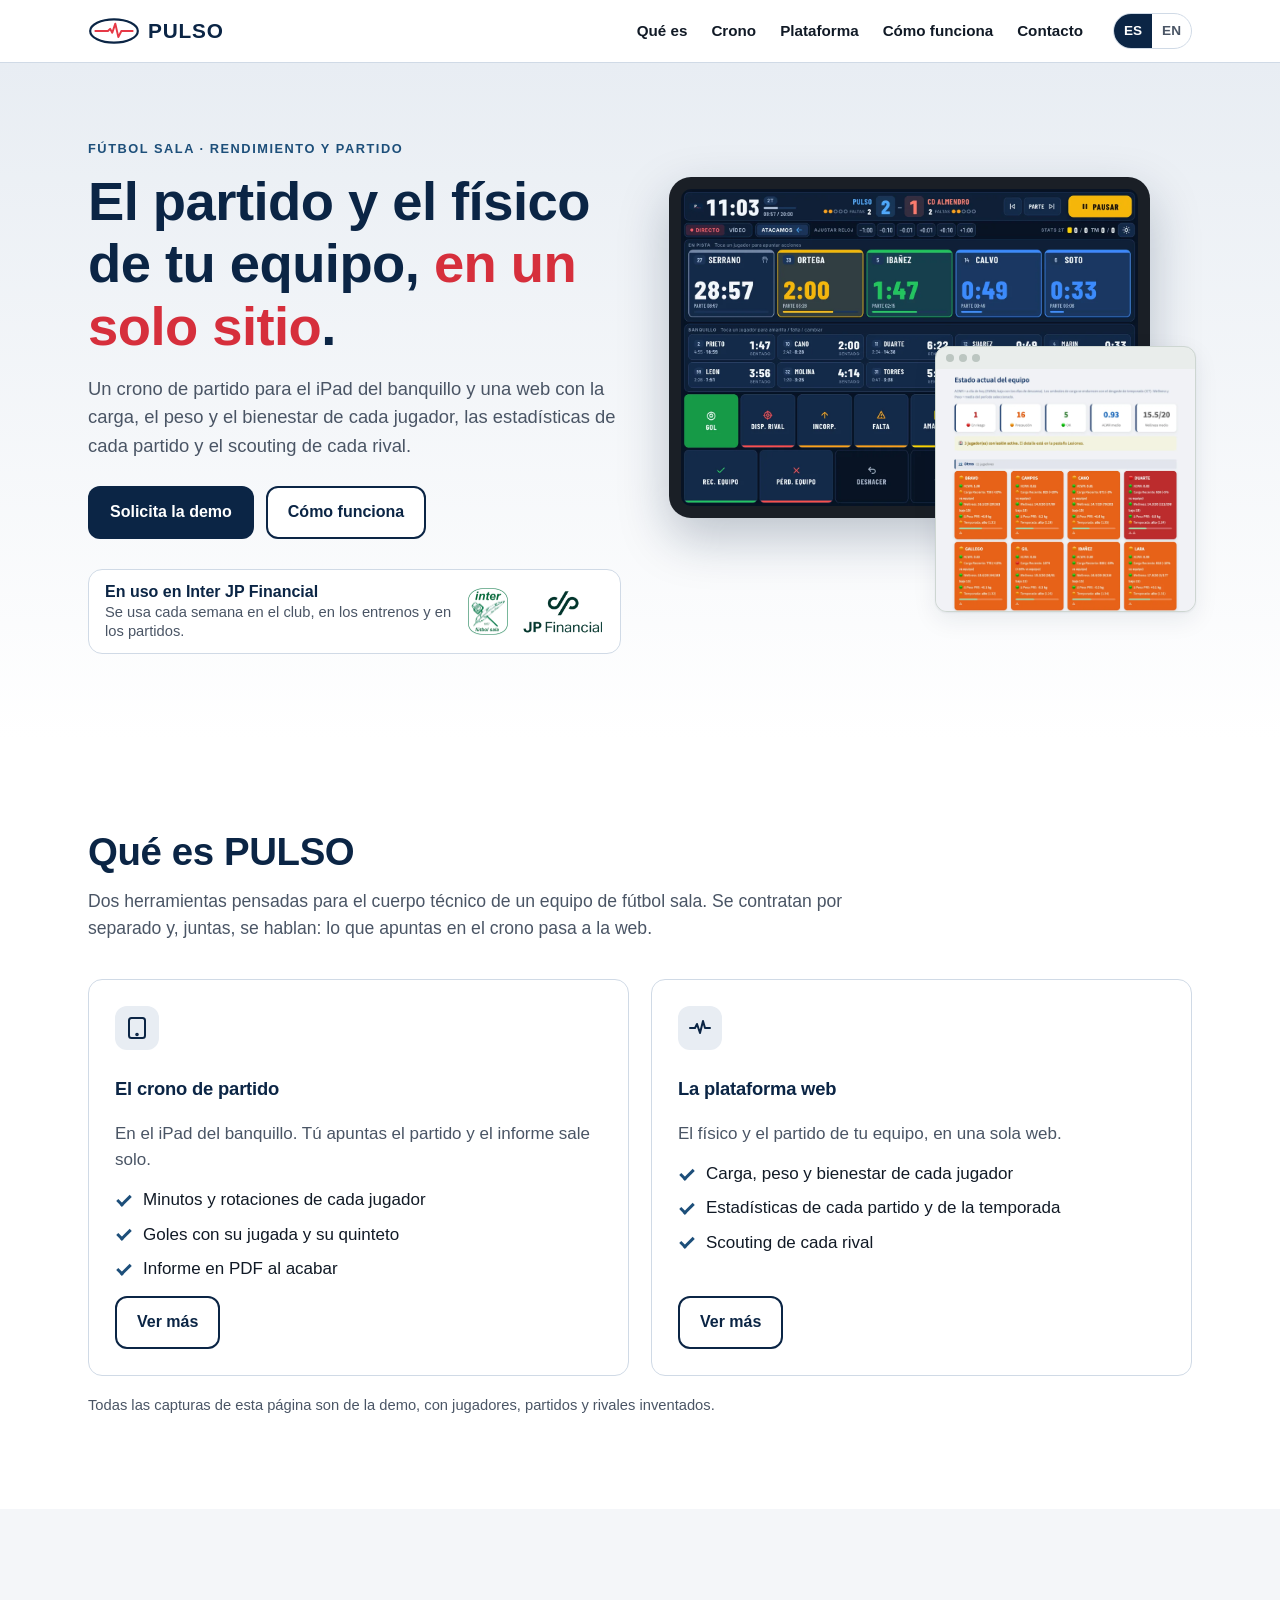
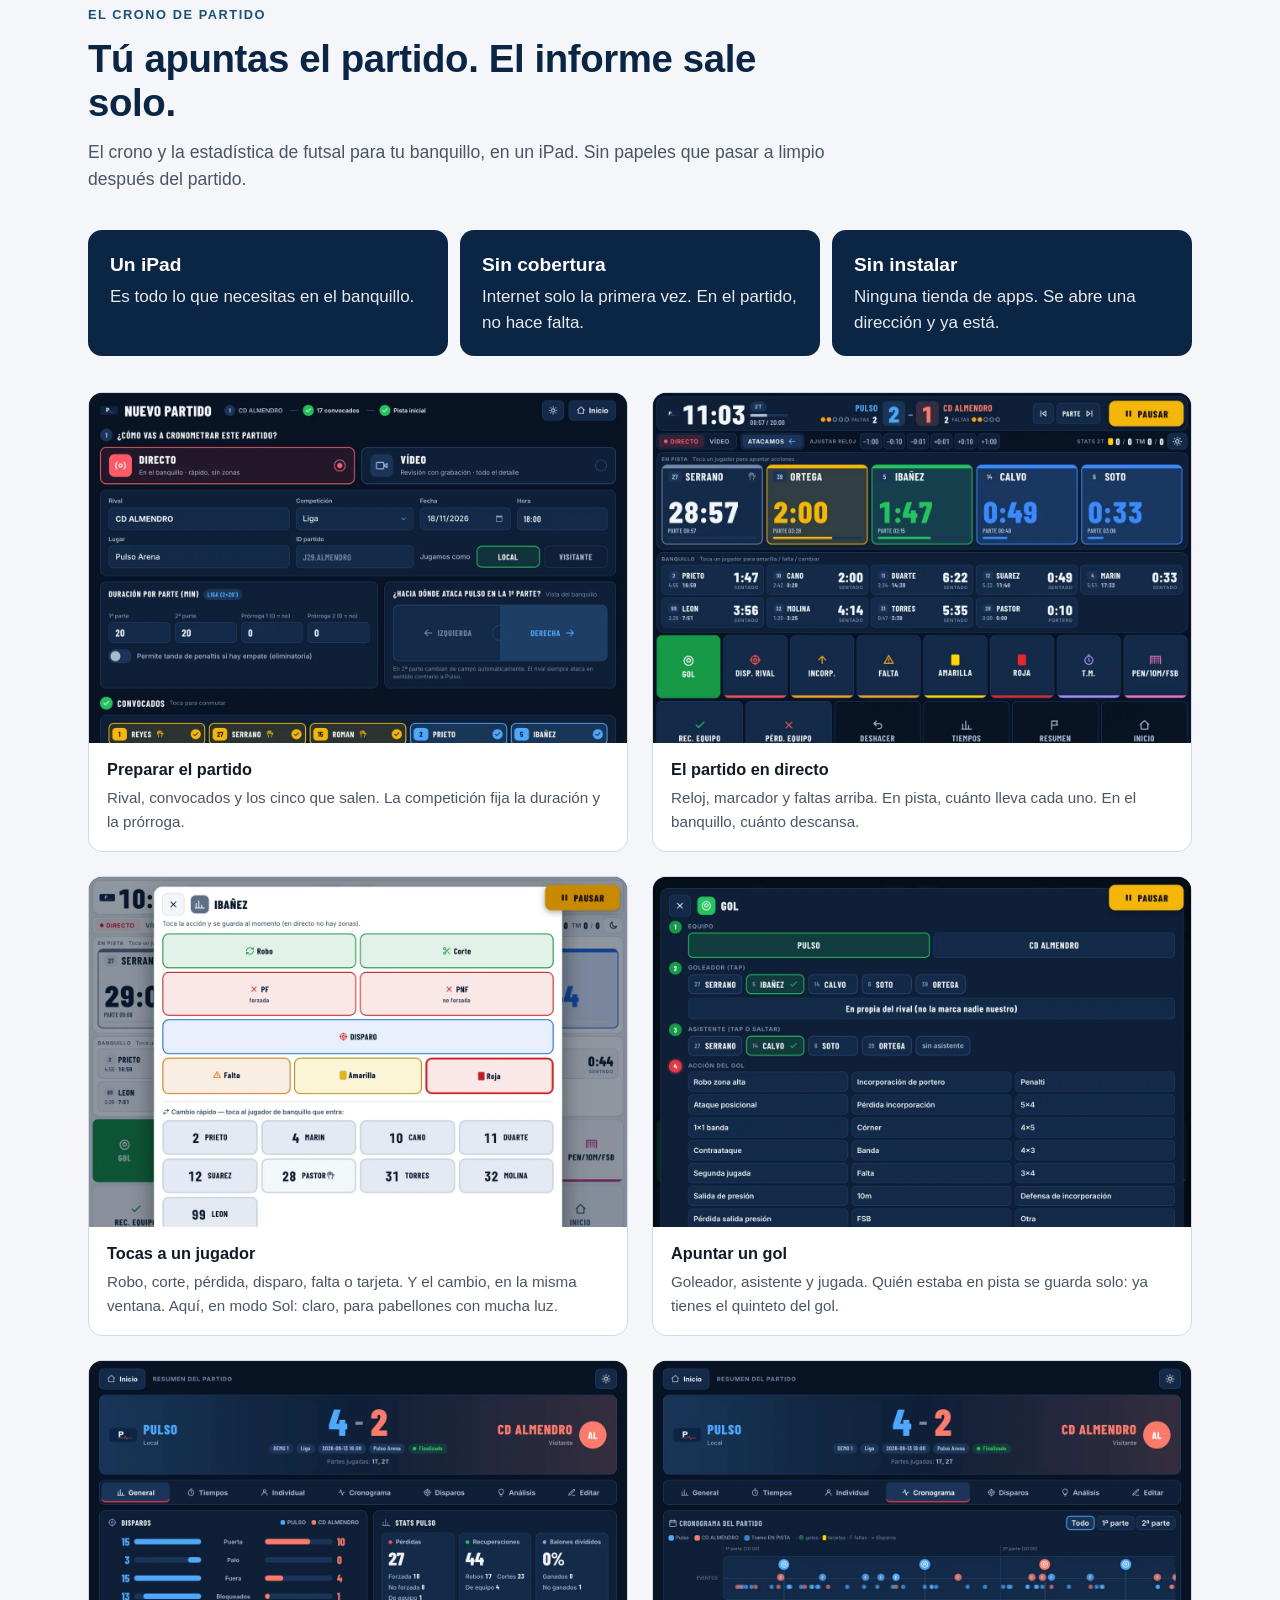
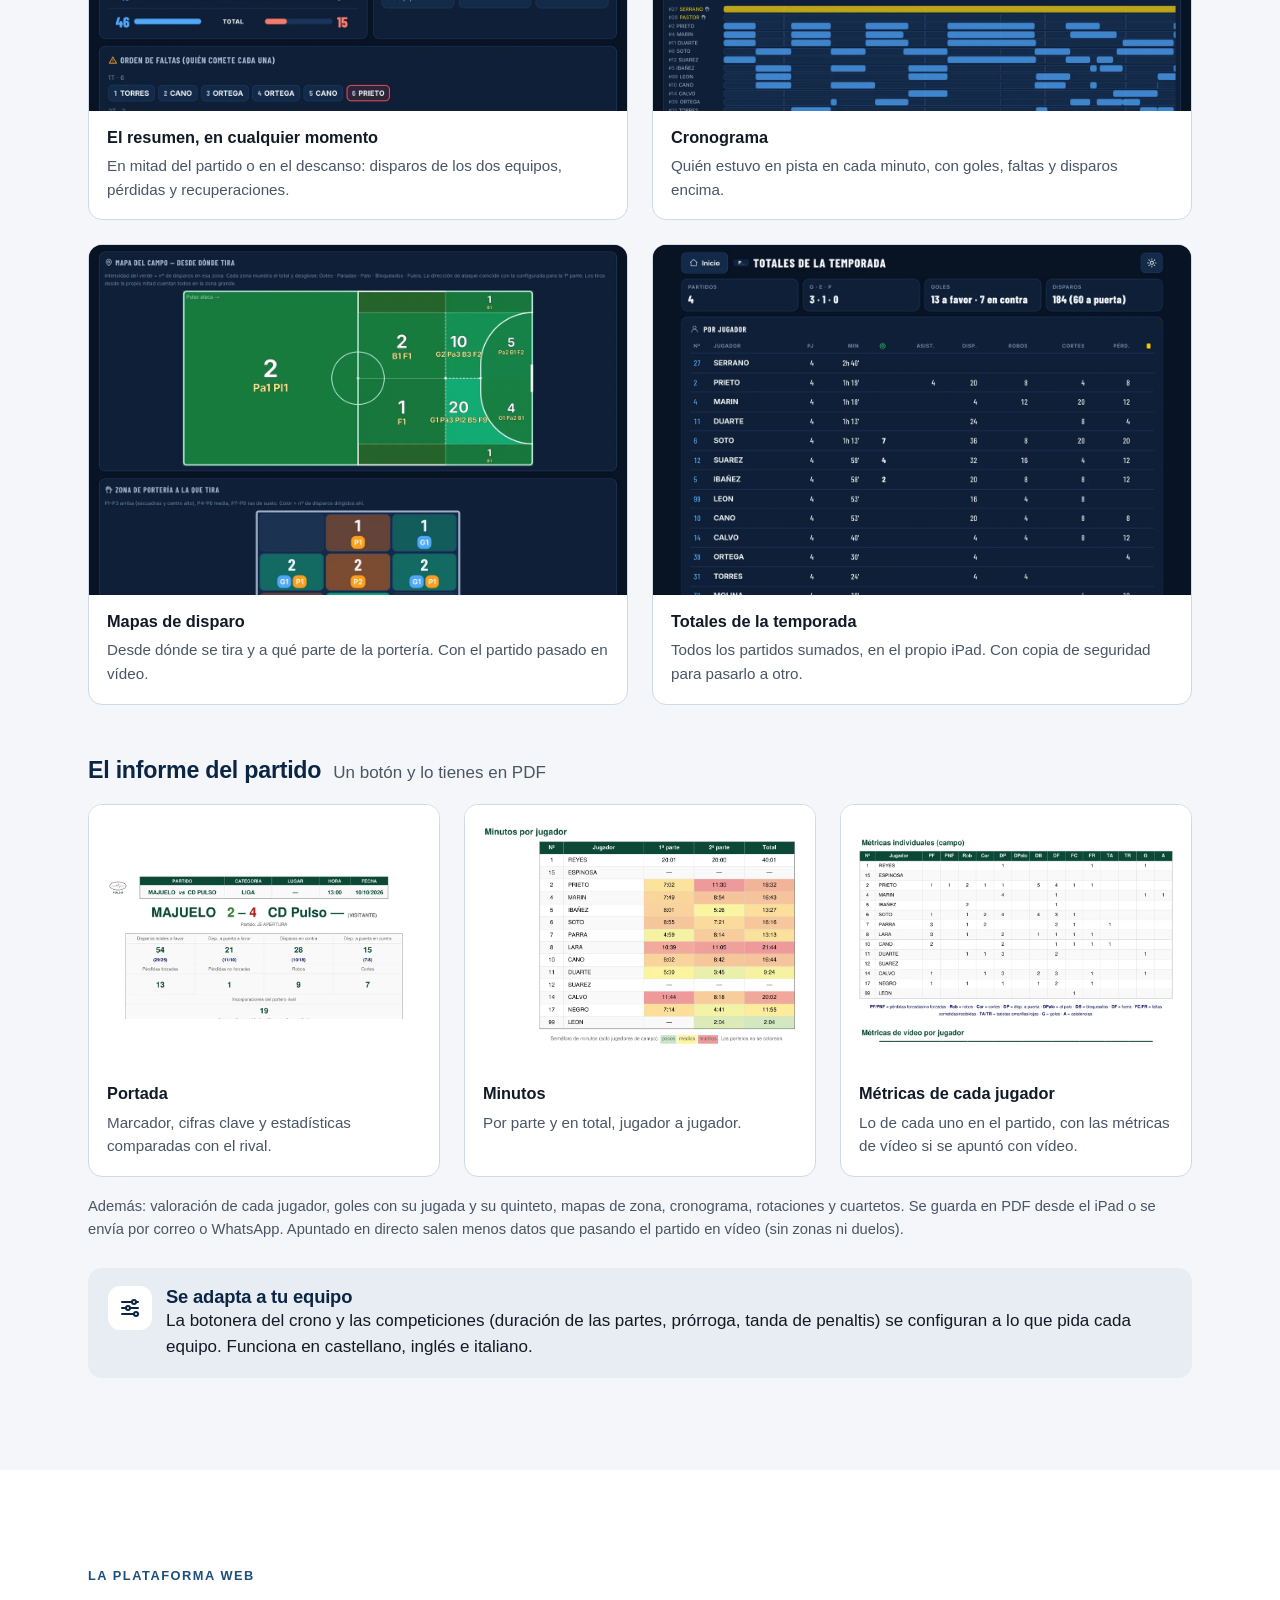
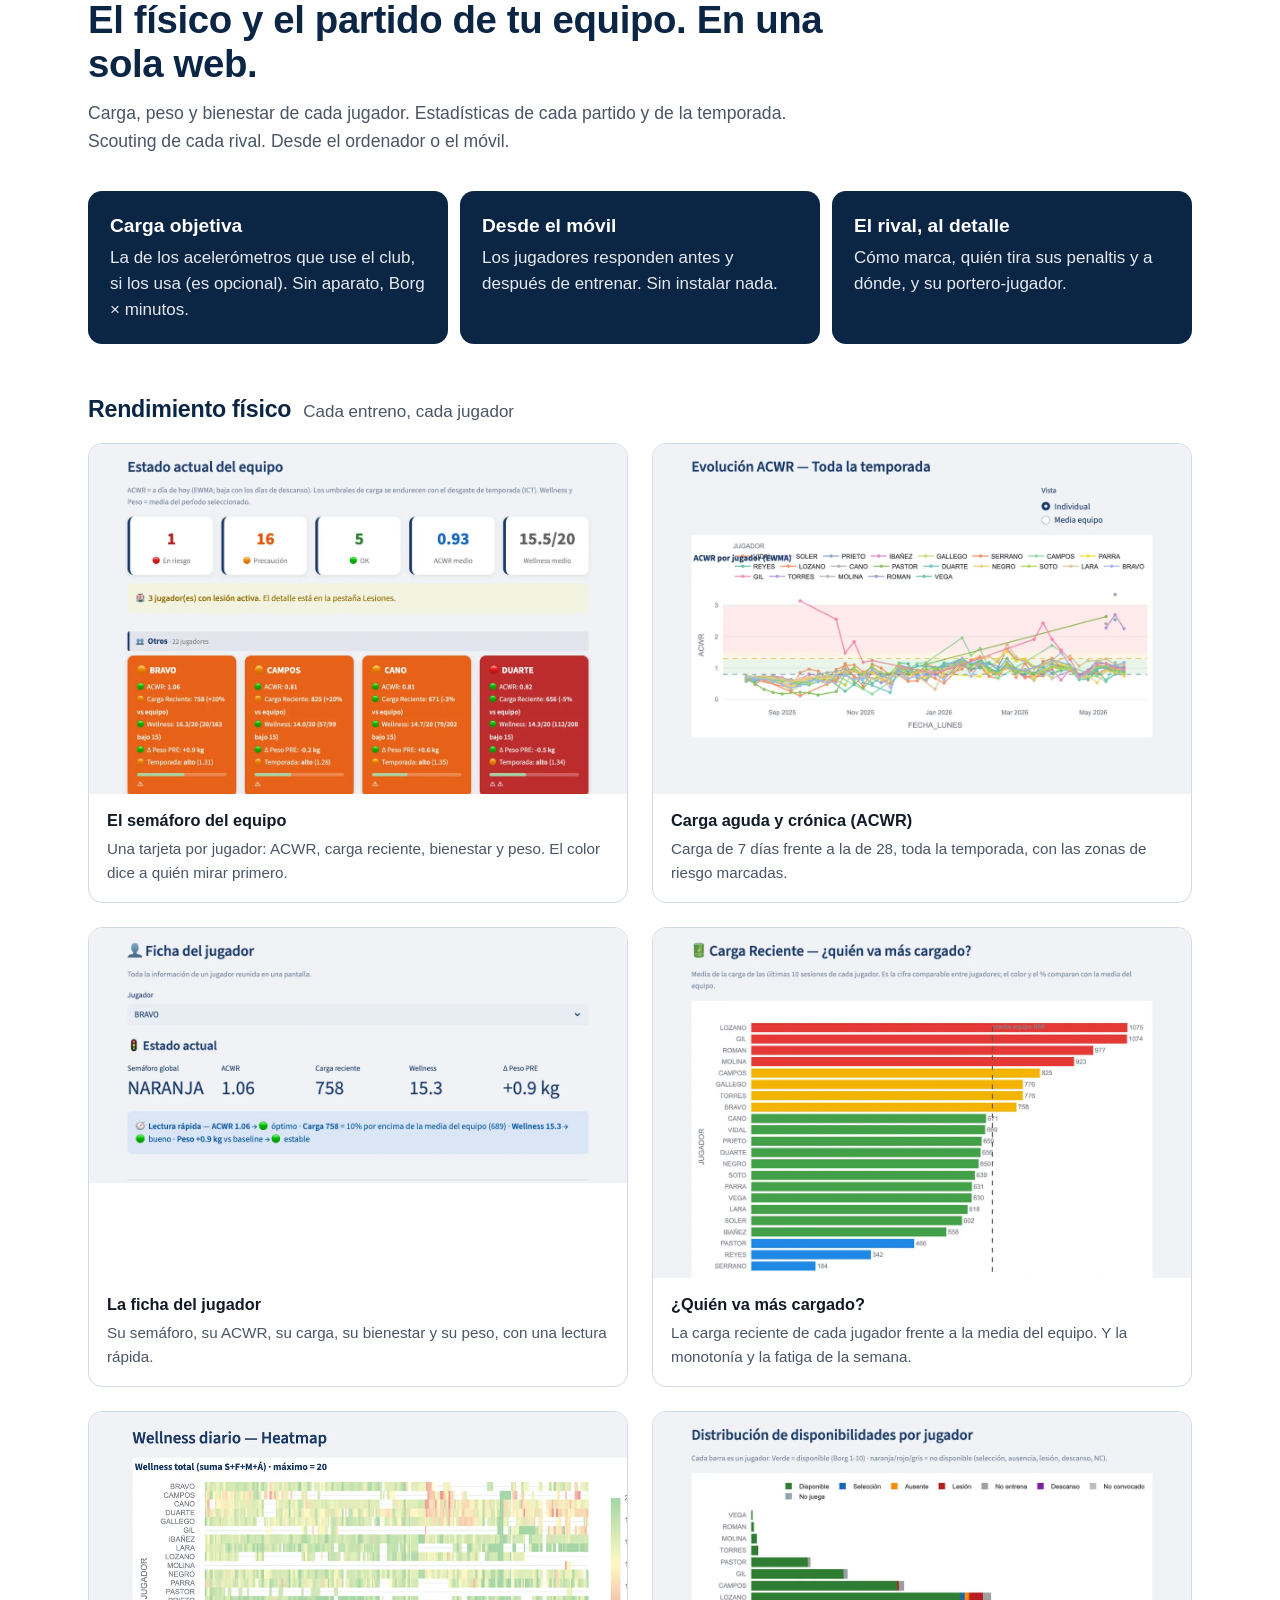
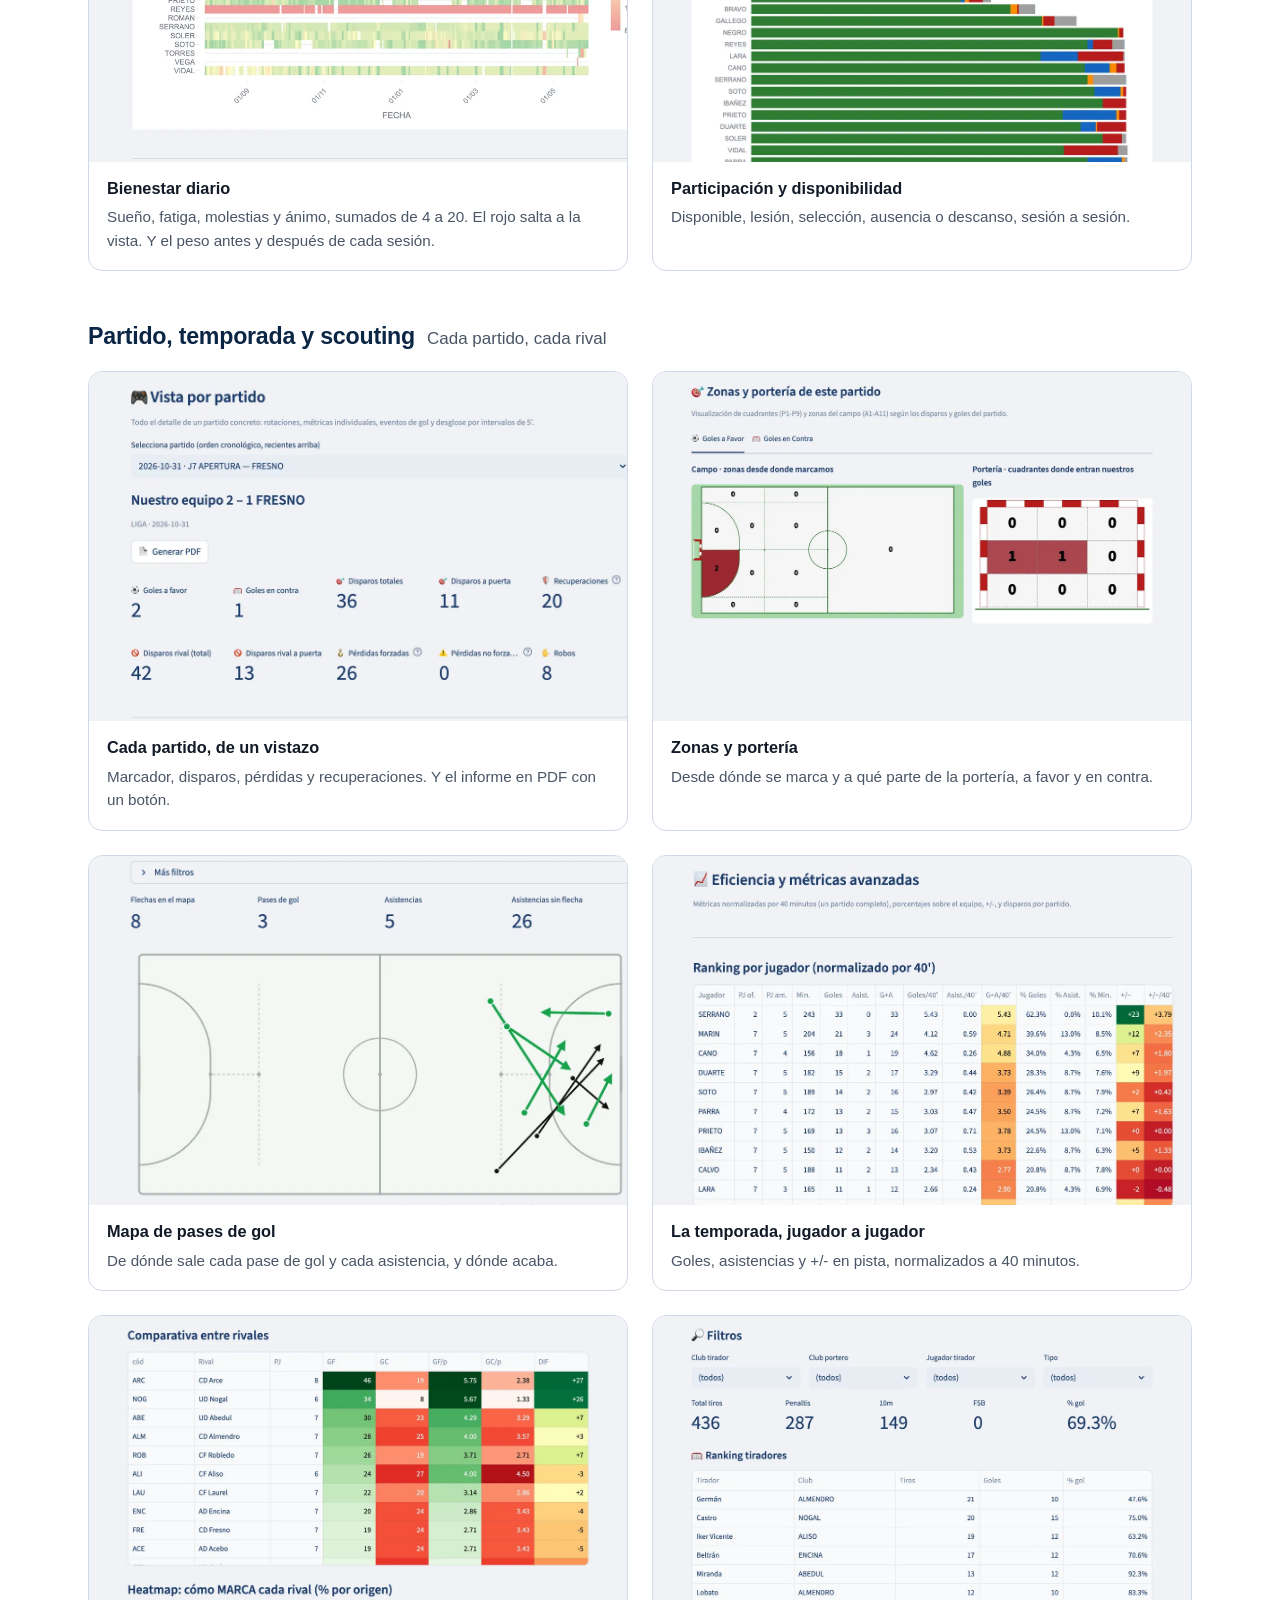
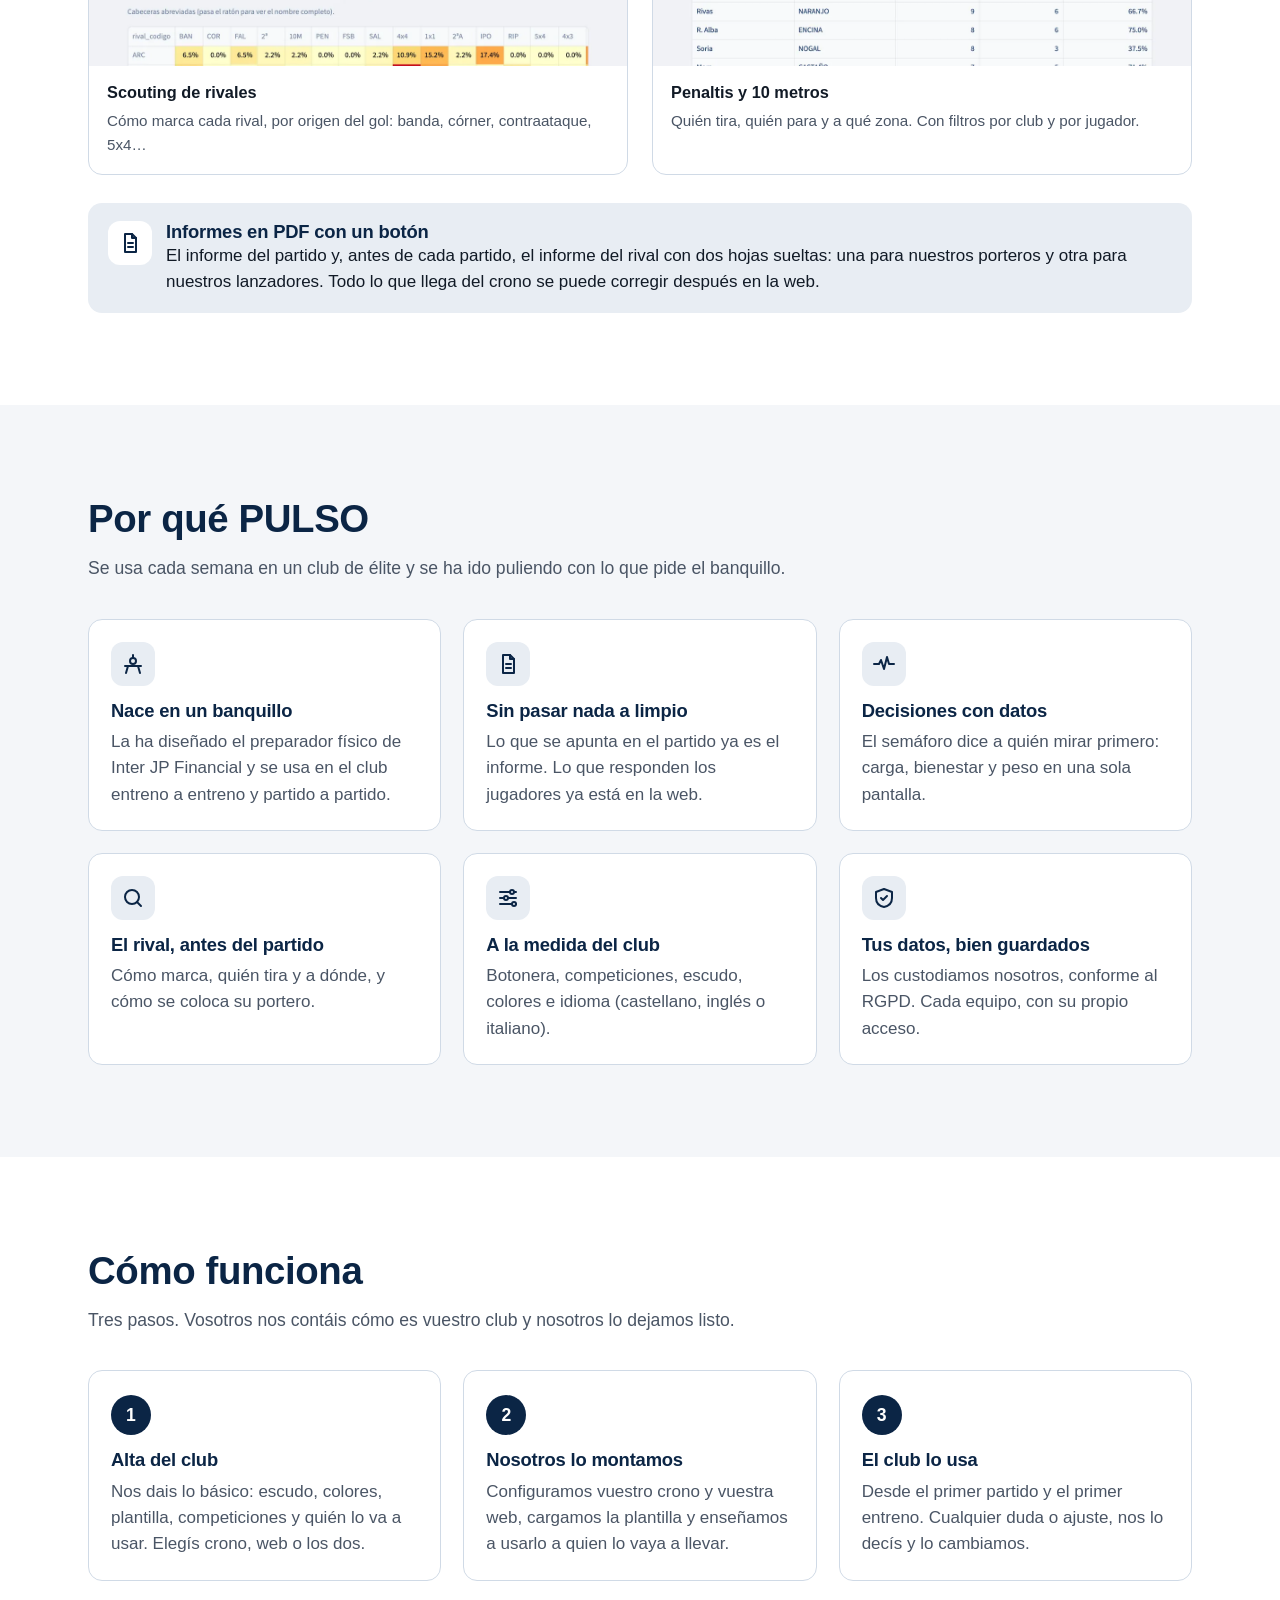
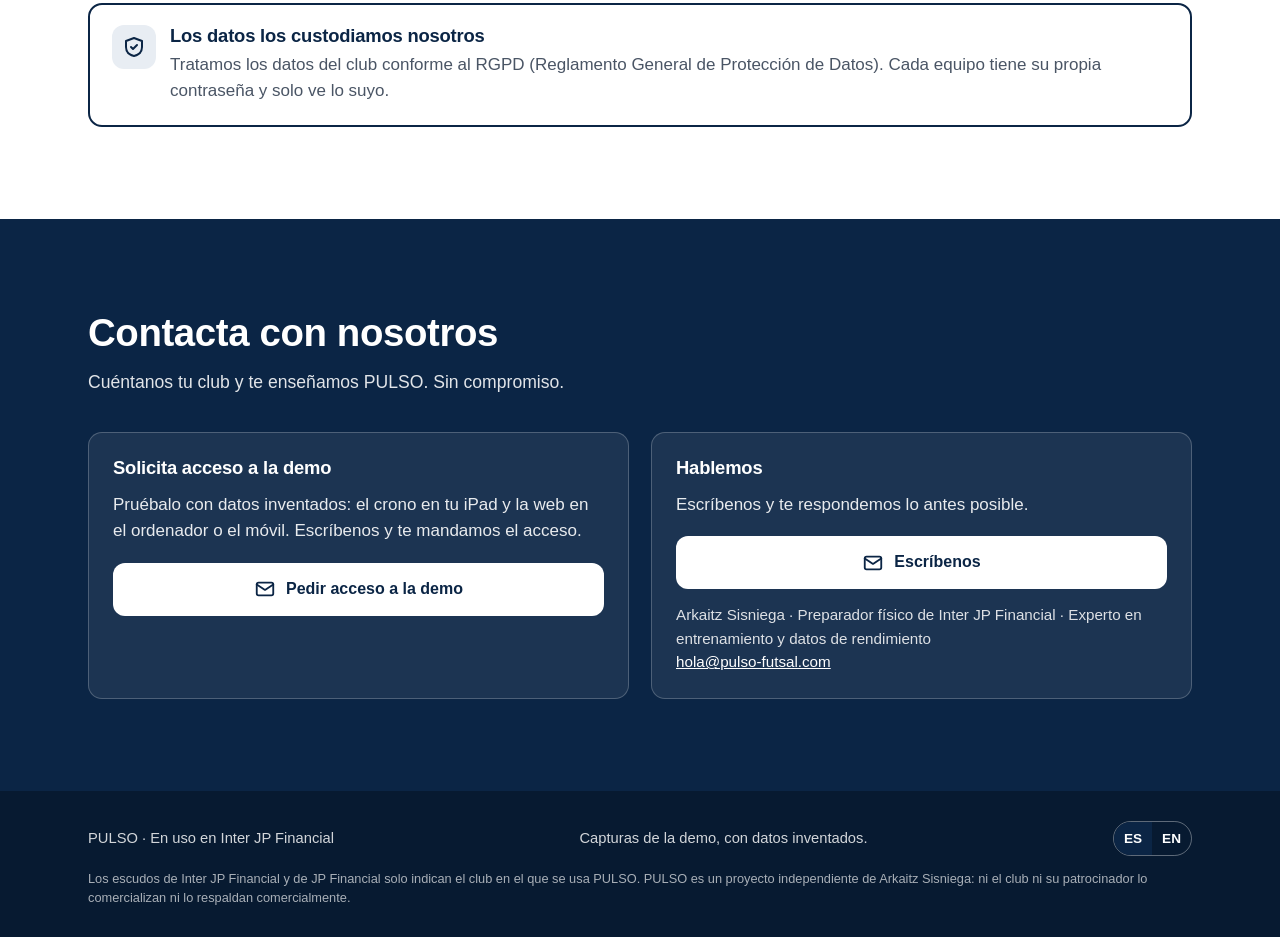
==== commit 63e8e788: "Crono: capturas reales del aspecto nuevo en lugar de las maquetas Las ocho imágenes del crono (caste" ====
--- a/index.html
+++ b/index.html
@@ -69,7 +69,7 @@
   <div class="envoltura">
     <div class="cabeza"><span class="etiqueta">El crono de partido</span><h2>Tú apuntas el partido. El informe sale solo.</h2><p>El crono y la estadística de futsal para tu banquillo, en un iPad. Sin papeles que pasar a limpio después del partido.</p></div>
     <div class="ventajas"><div class="ventaja"><strong>Un iPad</strong><span>Es todo lo que necesitas en el banquillo.</span></div><div class="ventaja"><strong>Sin cobertura</strong><span>Internet solo la primera vez. En el partido, no hace falta.</span></div><div class="ventaja"><strong>Sin instalar</strong><span>Ninguna tienda de apps. Se abre una dirección y ya está.</span></div></div>
-    <p class="desliza" aria-hidden="true">Desliza para ver más →</p><div class="capturas"><figure class="oscura"><a href="img/es/crono_02_nuevo.webp" target="_blank" rel="noopener" aria-label="Preparar el partido (se abre a tamaño completo)"><img src="img/es/crono_02_nuevo.webp" width="1280" height="889" alt="Preparar el partido. Rival, convocados y los cinco que salen. La competición fija la duración y la prórroga." loading="lazy" decoding="async"></a><figcaption><strong>Preparar el partido</strong><span>Rival, convocados y los cinco que salen. La competición fija la duración y la prórroga.</span></figcaption></figure><figure class="oscura"><a href="img/es/crono_03_directo.webp" target="_blank" rel="noopener" aria-label="El partido en directo (se abre a tamaño completo)"><img src="img/es/crono_03_directo.webp" width="1280" height="889" alt="El partido en directo. Reloj, marcador y faltas arriba. En pista, cuánto lleva cada uno. En el banquillo, cuánto descansa." loading="lazy" decoding="async"></a><figcaption><strong>El partido en directo</strong><span>Reloj, marcador y faltas arriba. En pista, cuánto lleva cada uno. En el banquillo, cuánto descansa.</span></figcaption></figure><figure class="oscura"><a href="img/es/crono_05_jugador.webp" target="_blank" rel="noopener" aria-label="Tocas a un jugador (se abre a tamaño completo)"><img src="img/es/crono_05_jugador.webp" width="1280" height="889" alt="Tocas a un jugador. Robo, corte, pérdida, disparo, falta o tarjeta. Y el cambio, en la misma ventana." loading="lazy" decoding="async"></a><figcaption><strong>Tocas a un jugador</strong><span>Robo, corte, pérdida, disparo, falta o tarjeta. Y el cambio, en la misma ventana.</span></figcaption></figure><figure class="oscura"><a href="img/es/crono_04_gol.webp" target="_blank" rel="noopener" aria-label="Apuntar un gol (se abre a tamaño completo)"><img src="img/es/crono_04_gol.webp" width="1280" height="889" alt="Apuntar un gol. Goleador, asistente y jugada. Quién estaba en pista se guarda solo: ya tienes el quinteto del gol." loading="lazy" decoding="async"></a><figcaption><strong>Apuntar un gol</strong><span>Goleador, asistente y jugada. Quién estaba en pista se guarda solo: ya tienes el quinteto del gol.</span></figcaption></figure><figure class="oscura"><a href="img/es/crono_06_resumen.webp" target="_blank" rel="noopener" aria-label="El resumen, en cualquier momento (se abre a tamaño completo)"><img src="img/es/crono_06_resumen.webp" width="1280" height="889" alt="El resumen, en cualquier momento. En mitad del partido o en el descanso: disparos de los dos equipos, pérdidas y recuperaciones." loading="lazy" decoding="async"></a><figcaption><strong>El resumen, en cualquier momento</strong><span>En mitad del partido o en el descanso: disparos de los dos equipos, pérdidas y recuperaciones.</span></figcaption></figure><figure class="oscura"><a href="img/es/crono_09_cronograma.webp" target="_blank" rel="noopener" aria-label="Cronograma (se abre a tamaño completo)"><img src="img/es/crono_09_cronograma.webp" width="1280" height="889" alt="Cronograma. Quién estuvo en pista en cada minuto, con goles, faltas y disparos encima." loading="lazy" decoding="async"></a><figcaption><strong>Cronograma</strong><span>Quién estuvo en pista en cada minuto, con goles, faltas y disparos encima.</span></figcaption></figure><figure class="oscura"><a href="img/es/crono_10_disparos_mapa.webp" target="_blank" rel="noopener" aria-label="Mapas de disparo (se abre a tamaño completo)"><img src="img/es/crono_10_disparos_mapa.webp" width="1280" height="889" alt="Mapas de disparo. Desde dónde se tira y a qué parte de la portería. Con el partido pasado en vídeo." loading="lazy" decoding="async"></a><figcaption><strong>Mapas de disparo</strong><span>Desde dónde se tira y a qué parte de la portería. Con el partido pasado en vídeo.</span></figcaption></figure><figure class="oscura"><a href="img/es/crono_13_totales.webp" target="_blank" rel="noopener" aria-label="Totales de la temporada (se abre a tamaño completo)"><img src="img/es/crono_13_totales.webp" width="1280" height="889" alt="Totales de la temporada. Todos los partidos sumados, en el propio iPad. Con copia de seguridad para pasarlo a otro." loading="lazy" decoding="async"></a><figcaption><strong>Totales de la temporada</strong><span>Todos los partidos sumados, en el propio iPad. Con copia de seguridad para pasarlo a otro.</span></figcaption></figure></div>
+    <p class="desliza" aria-hidden="true">Desliza para ver más →</p><div class="capturas"><figure class="oscura"><a href="img/es/crono_02_nuevo.webp" target="_blank" rel="noopener" aria-label="Preparar el partido (se abre a tamaño completo)"><img src="img/es/crono_02_nuevo.webp" width="1280" height="889" alt="Preparar el partido. Rival, convocados y los cinco que salen. La competición fija la duración y la prórroga." loading="lazy" decoding="async"></a><figcaption><strong>Preparar el partido</strong><span>Rival, convocados y los cinco que salen. La competición fija la duración y la prórroga.</span></figcaption></figure><figure class="oscura"><a href="img/es/crono_03_directo.webp" target="_blank" rel="noopener" aria-label="El partido en directo (se abre a tamaño completo)"><img src="img/es/crono_03_directo.webp" width="1280" height="889" alt="El partido en directo. Reloj, marcador y faltas arriba. En pista, cuánto lleva cada uno. En el banquillo, cuánto descansa." loading="lazy" decoding="async"></a><figcaption><strong>El partido en directo</strong><span>Reloj, marcador y faltas arriba. En pista, cuánto lleva cada uno. En el banquillo, cuánto descansa.</span></figcaption></figure><figure class="oscura"><a href="img/es/crono_05_jugador.webp" target="_blank" rel="noopener" aria-label="Tocas a un jugador (se abre a tamaño completo)"><img src="img/es/crono_05_jugador.webp" width="1280" height="889" alt="Tocas a un jugador. Robo, corte, pérdida, disparo, falta o tarjeta. Y el cambio, en la misma ventana. Aquí, en modo Sol: claro, para pabellones con mucha luz." loading="lazy" decoding="async"></a><figcaption><strong>Tocas a un jugador</strong><span>Robo, corte, pérdida, disparo, falta o tarjeta. Y el cambio, en la misma ventana. Aquí, en modo Sol: claro, para pabellones con mucha luz.</span></figcaption></figure><figure class="oscura"><a href="img/es/crono_04_gol.webp" target="_blank" rel="noopener" aria-label="Apuntar un gol (se abre a tamaño completo)"><img src="img/es/crono_04_gol.webp" width="1280" height="889" alt="Apuntar un gol. Goleador, asistente y jugada. Quién estaba en pista se guarda solo: ya tienes el quinteto del gol." loading="lazy" decoding="async"></a><figcaption><strong>Apuntar un gol</strong><span>Goleador, asistente y jugada. Quién estaba en pista se guarda solo: ya tienes el quinteto del gol.</span></figcaption></figure><figure class="oscura"><a href="img/es/crono_06_resumen.webp" target="_blank" rel="noopener" aria-label="El resumen, en cualquier momento (se abre a tamaño completo)"><img src="img/es/crono_06_resumen.webp" width="1280" height="889" alt="El resumen, en cualquier momento. En mitad del partido o en el descanso: disparos de los dos equipos, pérdidas y recuperaciones." loading="lazy" decoding="async"></a><figcaption><strong>El resumen, en cualquier momento</strong><span>En mitad del partido o en el descanso: disparos de los dos equipos, pérdidas y recuperaciones.</span></figcaption></figure><figure class="oscura"><a href="img/es/crono_09_cronograma.webp" target="_blank" rel="noopener" aria-label="Cronograma (se abre a tamaño completo)"><img src="img/es/crono_09_cronograma.webp" width="1280" height="889" alt="Cronograma. Quién estuvo en pista en cada minuto, con goles, faltas y disparos encima." loading="lazy" decoding="async"></a><figcaption><strong>Cronograma</strong><span>Quién estuvo en pista en cada minuto, con goles, faltas y disparos encima.</span></figcaption></figure><figure class="oscura"><a href="img/es/crono_10_disparos_mapa.webp" target="_blank" rel="noopener" aria-label="Mapas de disparo (se abre a tamaño completo)"><img src="img/es/crono_10_disparos_mapa.webp" width="1280" height="889" alt="Mapas de disparo. Desde dónde se tira y a qué parte de la portería. Con el partido pasado en vídeo." loading="lazy" decoding="async"></a><figcaption><strong>Mapas de disparo</strong><span>Desde dónde se tira y a qué parte de la portería. Con el partido pasado en vídeo.</span></figcaption></figure><figure class="oscura"><a href="img/es/crono_13_totales.webp" target="_blank" rel="noopener" aria-label="Totales de la temporada (se abre a tamaño completo)"><img src="img/es/crono_13_totales.webp" width="1280" height="889" alt="Totales de la temporada. Todos los partidos sumados, en el propio iPad. Con copia de seguridad para pasarlo a otro." loading="lazy" decoding="async"></a><figcaption><strong>Totales de la temporada</strong><span>Todos los partidos sumados, en el propio iPad. Con copia de seguridad para pasarlo a otro.</span></figcaption></figure></div>
     <div class="subtitulo"><h3>El informe del partido</h3><span>Un botón y lo tienes en PDF</span></div>
     <p class="desliza" aria-hidden="true">Desliza para ver más →</p><div class="capturas tres"><figure class="doc"><a href="img/informe_p1.webp" target="_blank" rel="noopener" aria-label="Portada (se abre a tamaño completo)"><img src="img/informe_p1.webp" width="1000" height="505" alt="Portada. Marcador, cifras clave y estadísticas comparadas con el rival." loading="lazy" decoding="async"></a><figcaption><strong>Portada</strong><span>Marcador, cifras clave y estadísticas comparadas con el rival.</span></figcaption></figure><figure class="doc"><a href="img/informe_p2.webp" target="_blank" rel="noopener" aria-label="Minutos (se abre a tamaño completo)"><img src="img/informe_p2.webp" width="971" height="694" alt="Minutos. Por parte y en total, jugador a jugador." loading="lazy" decoding="async"></a><figcaption><strong>Minutos</strong><span>Por parte y en total, jugador a jugador.</span></figcaption></figure><figure class="doc"><a href="img/informe_p3.webp" target="_blank" rel="noopener" aria-label="Métricas de cada jugador (se abre a tamaño completo)"><img src="img/informe_p3.webp" width="1000" height="639" alt="Métricas de cada jugador. Lo de cada uno en el partido, con las métricas de vídeo si se apuntó con vídeo." loading="lazy" decoding="async"></a><figcaption><strong>Métricas de cada jugador</strong><span>Lo de cada uno en el partido, con las métricas de vídeo si se apuntó con vídeo.</span></figcaption></figure></div>
     <p class="nota">Además: valoración de cada jugador, goles con su jugada y su quinteto, mapas de zona, cronograma, rotaciones y cuartetos. Se guarda en PDF desde el iPad o se envía por correo o WhatsApp. Apuntado en directo salen menos datos que pasando el partido en vídeo (sin zonas ni duelos).</p>
